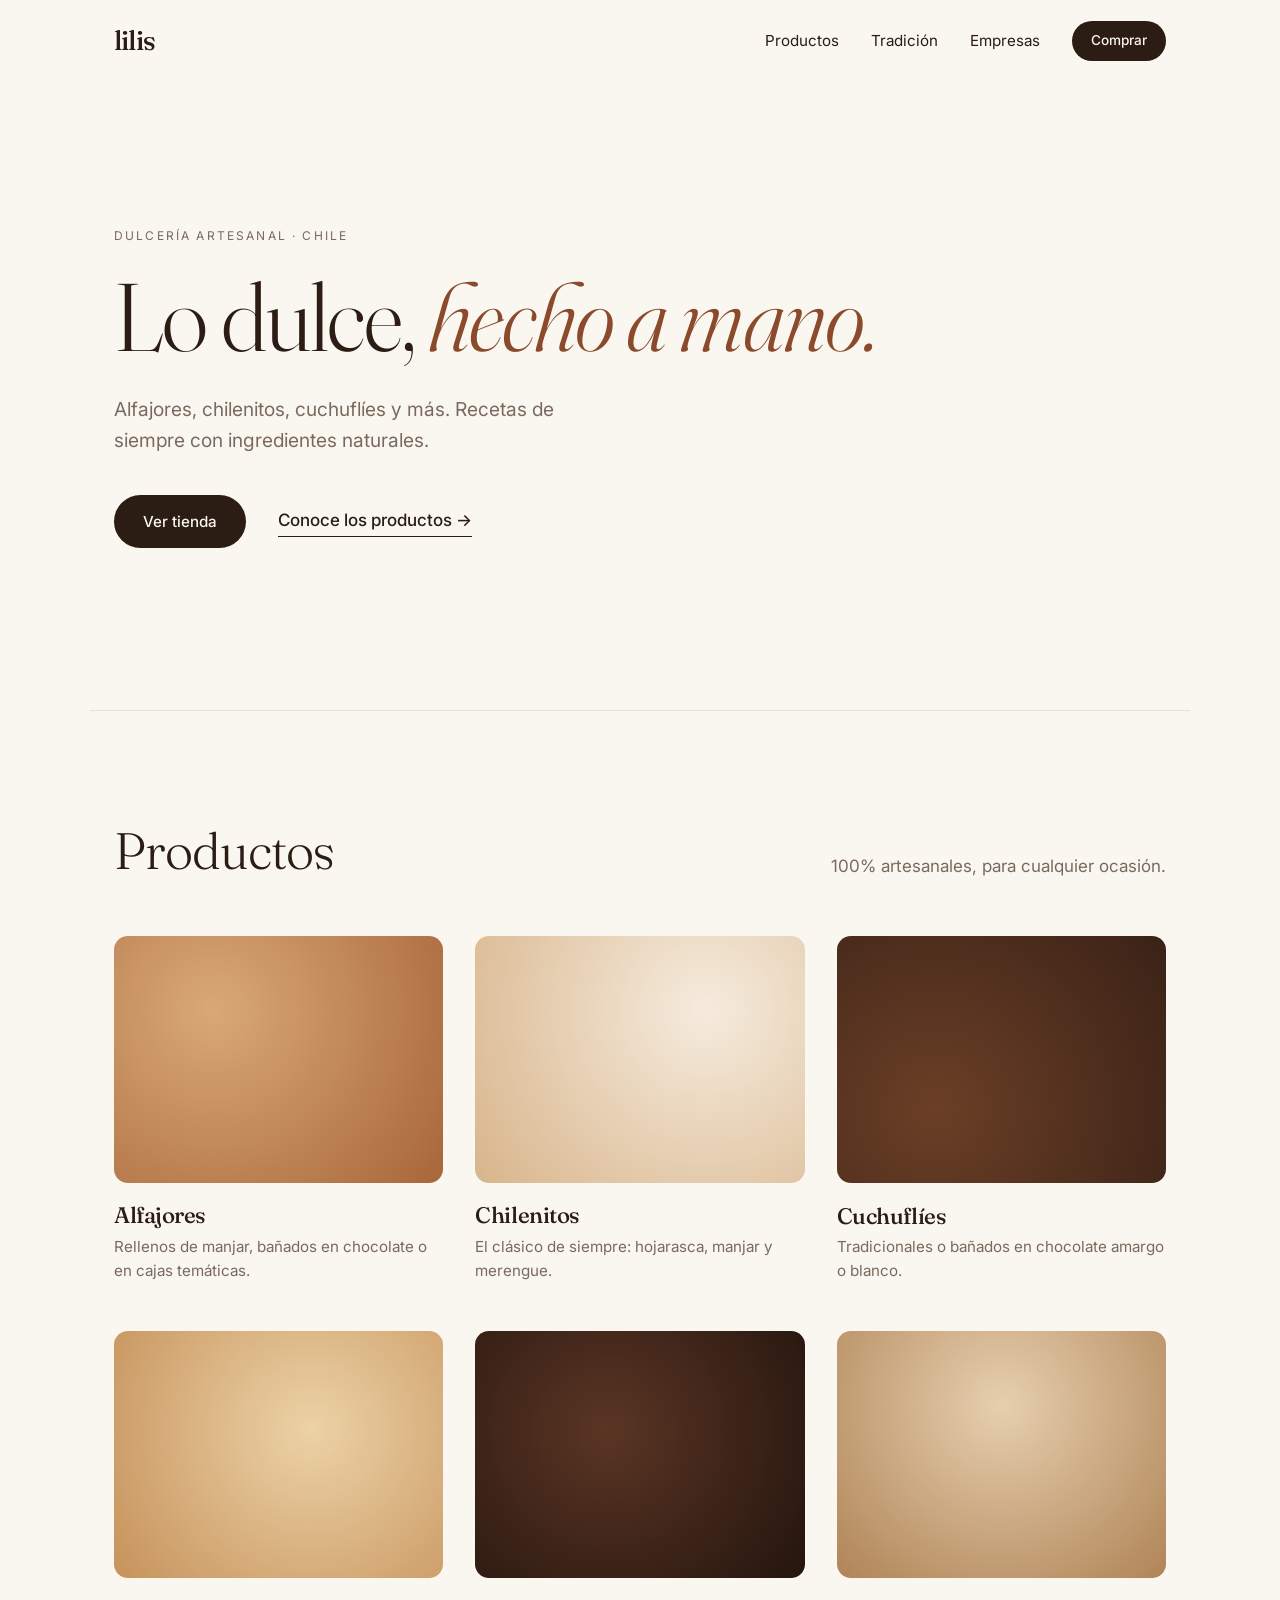
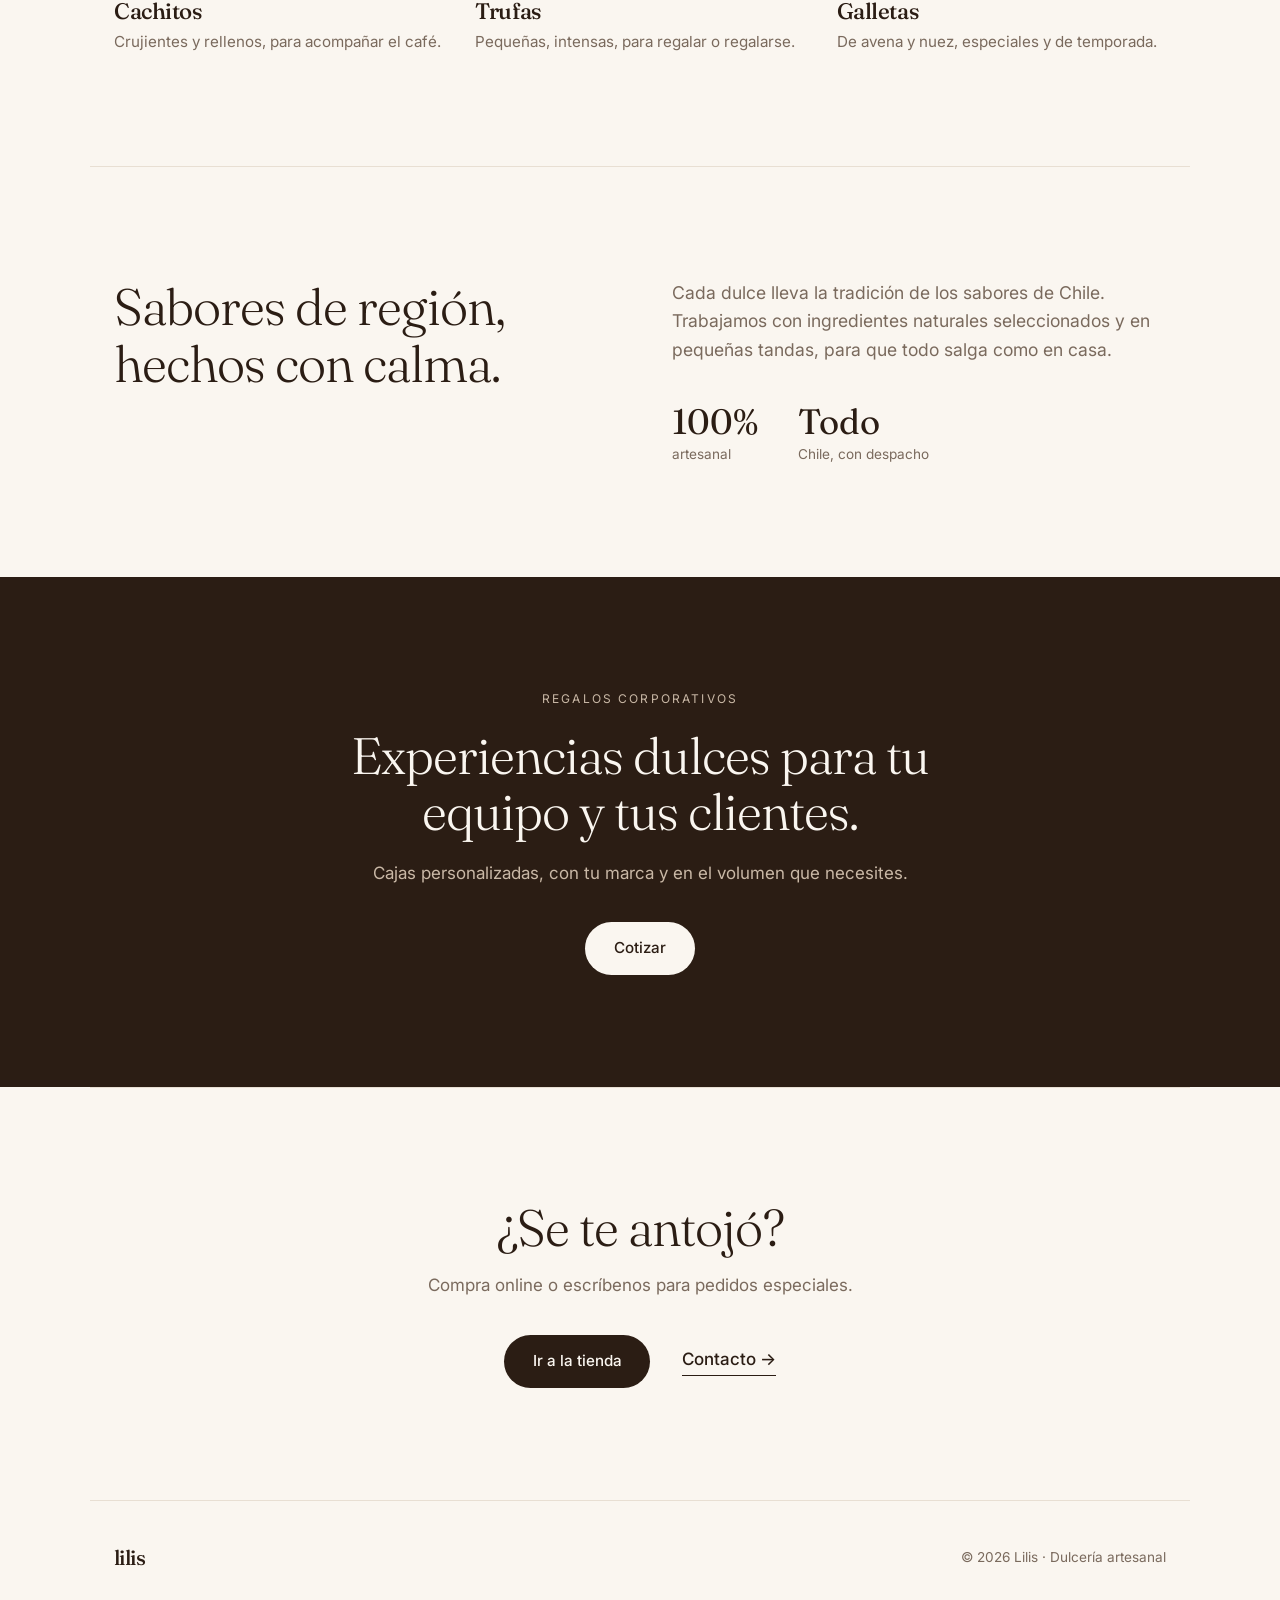
==== landing-page/index.html @ 96cded63 "Landing page minimalista para Lilis Co-Authored-By: Claude Opus 5.5 <noreply@anthropic.com> Claude-S" ====
<!doctype html>
<html lang="es">
<head>
  <meta charset="utf-8">
  <meta name="viewport" content="width=device-width, initial-scale=1">
  <title>Lilis — Dulcería artesanal</title>
  <meta name="description" content="Alfajores, chilenitos, cuchuflíes, trufas y galletas 100% artesanales, hechos con ingredientes naturales y la tradición de los sabores de Chile.">
  <link rel="preconnect" href="https://fonts.googleapis.com">
  <link rel="preconnect" href="https://fonts.gstatic.com" crossorigin>
  <link href="https://fonts.googleapis.com/css2?family=Fraunces:opsz,wght@9..144,300;9..144,500&family=Inter:wght@400;500&display=swap" rel="stylesheet">
  <link rel="stylesheet" href="styles.css">
</head>
<body>

  <header class="nav">
    <a href="#" class="logo">lilis</a>
    <button class="nav-toggle" aria-expanded="false" aria-controls="menu" aria-label="Abrir menú">
      <span></span><span></span>
    </button>
    <nav id="menu" class="menu">
      <a href="#productos">Productos</a>
      <a href="#tradicion">Tradición</a>
      <a href="#empresas">Empresas</a>
      <a href="#contacto" class="btn btn-small">Comprar</a>
    </nav>
  </header>

  <main>
    <section class="hero">
      <p class="eyebrow">Dulcería artesanal · Chile</p>
      <h1>Lo dulce, <em>hecho a mano.</em></h1>
      <p class="lead">Alfajores, chilenitos, cuchuflíes y más. Recetas de siempre con ingredientes naturales.</p>
      <div class="actions">
        <a href="https://www.lilis.cl/tienda/" class="btn">Ver tienda</a>
        <a href="#productos" class="link">Conoce los productos →</a>
      </div>
    </section>

    <section id="productos" class="section">
      <div class="section-head">
        <h2>Productos</h2>
        <p>100% artesanales, para cualquier ocasión.</p>
      </div>
      <ul class="grid">
        <li class="card"><span class="swatch s1"></span><h3>Alfajores</h3><p>Rellenos de manjar, bañados en chocolate o en cajas temáticas.</p></li>
        <li class="card"><span class="swatch s2"></span><h3>Chilenitos</h3><p>El clásico de siempre: hojarasca, manjar y merengue.</p></li>
        <li class="card"><span class="swatch s3"></span><h3>Cuchuflíes</h3><p>Tradicionales o bañados en chocolate amargo o blanco.</p></li>
        <li class="card"><span class="swatch s4"></span><h3>Cachitos</h3><p>Crujientes y rellenos, para acompañar el café.</p></li>
        <li class="card"><span class="swatch s5"></span><h3>Trufas</h3><p>Pequeñas, intensas, para regalar o regalarse.</p></li>
        <li class="card"><span class="swatch s6"></span><h3>Galletas</h3><p>De avena y nuez, especiales y de temporada.</p></li>
      </ul>
    </section>

    <section id="tradicion" class="section split">
      <h2>Sabores de región,<br>hechos con calma.</h2>
      <div>
        <p>Cada dulce lleva la tradición de los sabores de Chile. Trabajamos con ingredientes naturales seleccionados y en pequeñas tandas, para que todo salga como en casa.</p>
        <dl class="facts">
          <div><dt>100%</dt><dd>artesanal</dd></div>
          <div><dt>Todo</dt><dd>Chile, con despacho</dd></div>
        </dl>
      </div>
    </section>

    <section id="empresas" class="section band">
      <div class="band-inner">
        <p class="eyebrow">Regalos corporativos</p>
        <h2>Experiencias dulces para tu equipo y tus clientes.</h2>
        <p>Cajas personalizadas, con tu marca y en el volumen que necesites.</p>
        <a href="#contacto" class="btn btn-light">Cotizar</a>
      </div>
    </section>

    <section id="contacto" class="section cta">
      <h2>¿Se te antojó?</h2>
      <p>Compra online o escríbenos para pedidos especiales.</p>
      <div class="actions center">
        <a href="https://www.lilis.cl/tienda/" class="btn">Ir a la tienda</a>
        <a href="https://www.lilis.cl/contacto/" class="link">Contacto →</a>
      </div>
    </section>
  </main>

  <footer class="footer">
    <span class="logo">lilis</span>
    <span>© <span id="year"></span> Lilis · Dulcería artesanal</span>
  </footer>

  <script>
    const toggle = document.querySelector('.nav-toggle');
    const menu = document.getElementById('menu');
    toggle.addEventListener('click', () => {
      const open = menu.classList.toggle('open');
      toggle.setAttribute('aria-expanded', open);
    });
    menu.querySelectorAll('a').forEach(a => a.addEventListener('click', () => {
      menu.classList.remove('open');
      toggle.setAttribute('aria-expanded', false);
    }));
    document.getElementById('year').textContent = new Date().getFullYear();
  </script>
</body>
</html>
---- landing-page/styles.css ----
:root {
  --bg: #faf6f0;
  --ink: #2b1d14;
  --muted: #7a6a5d;
  --line: #e8dfd3;
  --accent: #8b4a2b;
  --serif: "Fraunces", Georgia, serif;
  --sans: "Inter", system-ui, sans-serif;
  --max: 1100px;
}

* { box-sizing: border-box; margin: 0; padding: 0; }
html { scroll-behavior: smooth; }
body {
  background: var(--bg);
  color: var(--ink);
  font: 400 17px/1.6 var(--sans);
  -webkit-font-smoothing: antialiased;
}
a { color: inherit; text-decoration: none; }
ul { list-style: none; }

h1, h2, h3 { font-family: var(--serif); font-weight: 300; line-height: 1.1; letter-spacing: -0.02em; }
h1 { font-size: clamp(2.8rem, 8vw, 6rem); }
h2 { font-size: clamp(2rem, 4.5vw, 3.2rem); }
h3 { font-size: 1.4rem; font-weight: 500; }
em { font-style: italic; color: var(--accent); }

.eyebrow {
  font-size: .75rem; letter-spacing: .18em; text-transform: uppercase;
  color: var(--muted); margin-bottom: 1.2rem;
}
.lead { font-size: 1.2rem; color: var(--muted); max-width: 32rem; margin: 1.5rem 0 2.5rem; }

/* Buttons */
.btn {
  display: inline-block; padding: .9rem 1.8rem; border-radius: 999px;
  background: var(--ink); color: var(--bg); font-weight: 500; font-size: .95rem;
  transition: transform .2s, background .2s;
}
.btn:hover { background: var(--accent); transform: translateY(-2px); }
.btn-small { padding: .55rem 1.2rem; font-size: .85rem; }
.btn-light { background: var(--bg); color: var(--ink); }
.btn-light:hover { background: #fff; }
.link { font-weight: 500; border-bottom: 1px solid currentColor; padding-bottom: 2px; }
.link:hover { color: var(--accent); }
.actions { display: flex; gap: 2rem; align-items: center; flex-wrap: wrap; }
.actions.center { justify-content: center; }

/* Nav */
.nav {
  position: sticky; top: 0; z-index: 10;
  display: flex; justify-content: space-between; align-items: center;
  max-width: var(--max); margin: 0 auto; padding: 1.2rem 1.5rem;
  background: color-mix(in srgb, var(--bg) 88%, transparent);
  backdrop-filter: blur(10px);
}
.logo { font-family: var(--serif); font-size: 1.7rem; font-weight: 500; letter-spacing: -0.03em; }
.menu { display: flex; gap: 2rem; align-items: center; font-size: .95rem; }
.menu a:not(.btn):hover { color: var(--accent); }
.nav-toggle { display: none; background: none; border: 0; cursor: pointer; width: 28px; height: 20px; position: relative; }
.nav-toggle span { position: absolute; left: 0; width: 100%; height: 1.5px; background: var(--ink); transition: .25s; }
.nav-toggle span:first-child { top: 5px; }
.nav-toggle span:last-child { bottom: 5px; }
.nav-toggle[aria-expanded="true"] span:first-child { top: 9px; transform: rotate(45deg); }
.nav-toggle[aria-expanded="true"] span:last-child { bottom: 9px; transform: rotate(-45deg); }

/* Layout */
.hero, .section { max-width: var(--max); margin: 0 auto; padding: 0 1.5rem; }
.hero { padding-top: 16vh; padding-bottom: 18vh; }
.section { padding-top: 7rem; padding-bottom: 7rem; border-top: 1px solid var(--line); }

.section-head { display: flex; justify-content: space-between; align-items: end; gap: 1rem; flex-wrap: wrap; margin-bottom: 3.5rem; }
.section-head p { color: var(--muted); }

/* Products */
.grid { display: grid; grid-template-columns: repeat(3, 1fr); gap: 3rem 2rem; }
.card p { color: var(--muted); font-size: .95rem; margin-top: .4rem; }
.swatch {
  display: block; aspect-ratio: 4 / 3; border-radius: 14px; margin-bottom: 1.3rem;
  transition: transform .4s;
}
.card:hover .swatch { transform: scale(1.02); }
.s1 { background: radial-gradient(circle at 30% 30%, #d9a877, #a8663a); }
.s2 { background: radial-gradient(circle at 70% 30%, #f5ebdd, #d8b58b); }
.s3 { background: radial-gradient(circle at 30% 70%, #6b3f26, #3a2217); }
.s4 { background: radial-gradient(circle at 60% 40%, #ecd2a6, #c6925b); }
.s5 { background: radial-gradient(circle at 40% 40%, #5a3524, #24150e); }
.s6 { background: radial-gradient(circle at 50% 30%, #e6cfae, #b08457); }

/* Tradition */
.split { display: grid; grid-template-columns: 1fr 1fr; gap: 4rem; }
.split p { color: var(--muted); font-size: 1.1rem; }
.facts { display: flex; gap: 2.5rem; margin-top: 2.5rem; flex-wrap: wrap; }
.facts dt { font-family: var(--serif); font-size: 2.2rem; line-height: 1; }
.facts dd { font-size: .85rem; color: var(--muted); margin-top: .3rem; }

/* Corporate band */
.band { max-width: none; background: var(--ink); color: var(--bg); border: 0; }
.band-inner { max-width: 44rem; margin: 0 auto; text-align: center; }
.band .eyebrow { color: #c9b8a6; }
.band p:not(.eyebrow) { color: #c9b8a6; margin: 1.2rem 0 2.2rem; }

/* CTA */
.cta { text-align: center; }
.cta p { color: var(--muted); margin: 1rem 0 2.2rem; }

/* Footer */
.footer {
  max-width: var(--max); margin: 0 auto; padding: 2.5rem 1.5rem;
  display: flex; justify-content: space-between; align-items: center; gap: 1rem; flex-wrap: wrap;
  border-top: 1px solid var(--line); color: var(--muted); font-size: .85rem;
}
.footer .logo { font-size: 1.3rem; color: var(--ink); }

/* Responsive */
@media (max-width: 800px) {
  .grid { grid-template-columns: repeat(2, 1fr); }
  .split { grid-template-columns: 1fr; gap: 2rem; }
  .section { padding-top: 5rem; padding-bottom: 5rem; }
}
@media (max-width: 640px) {
  .nav-toggle { display: block; }
  .menu {
    position: absolute; top: 100%; left: 0; right: 0;
    flex-direction: column; align-items: flex-start; gap: 1.4rem;
    padding: 1.5rem; background: var(--bg); border-bottom: 1px solid var(--line);
    display: none;
  }
  .menu.open { display: flex; }
  .grid { gap: 2rem 1rem; }
  .card p { font-size: .85rem; }
  .hero { padding-top: 10vh; padding-bottom: 12vh; }
}

@media (prefers-reduced-motion: reduce) {
  * { transition: none !important; scroll-behavior: auto !important; }
}
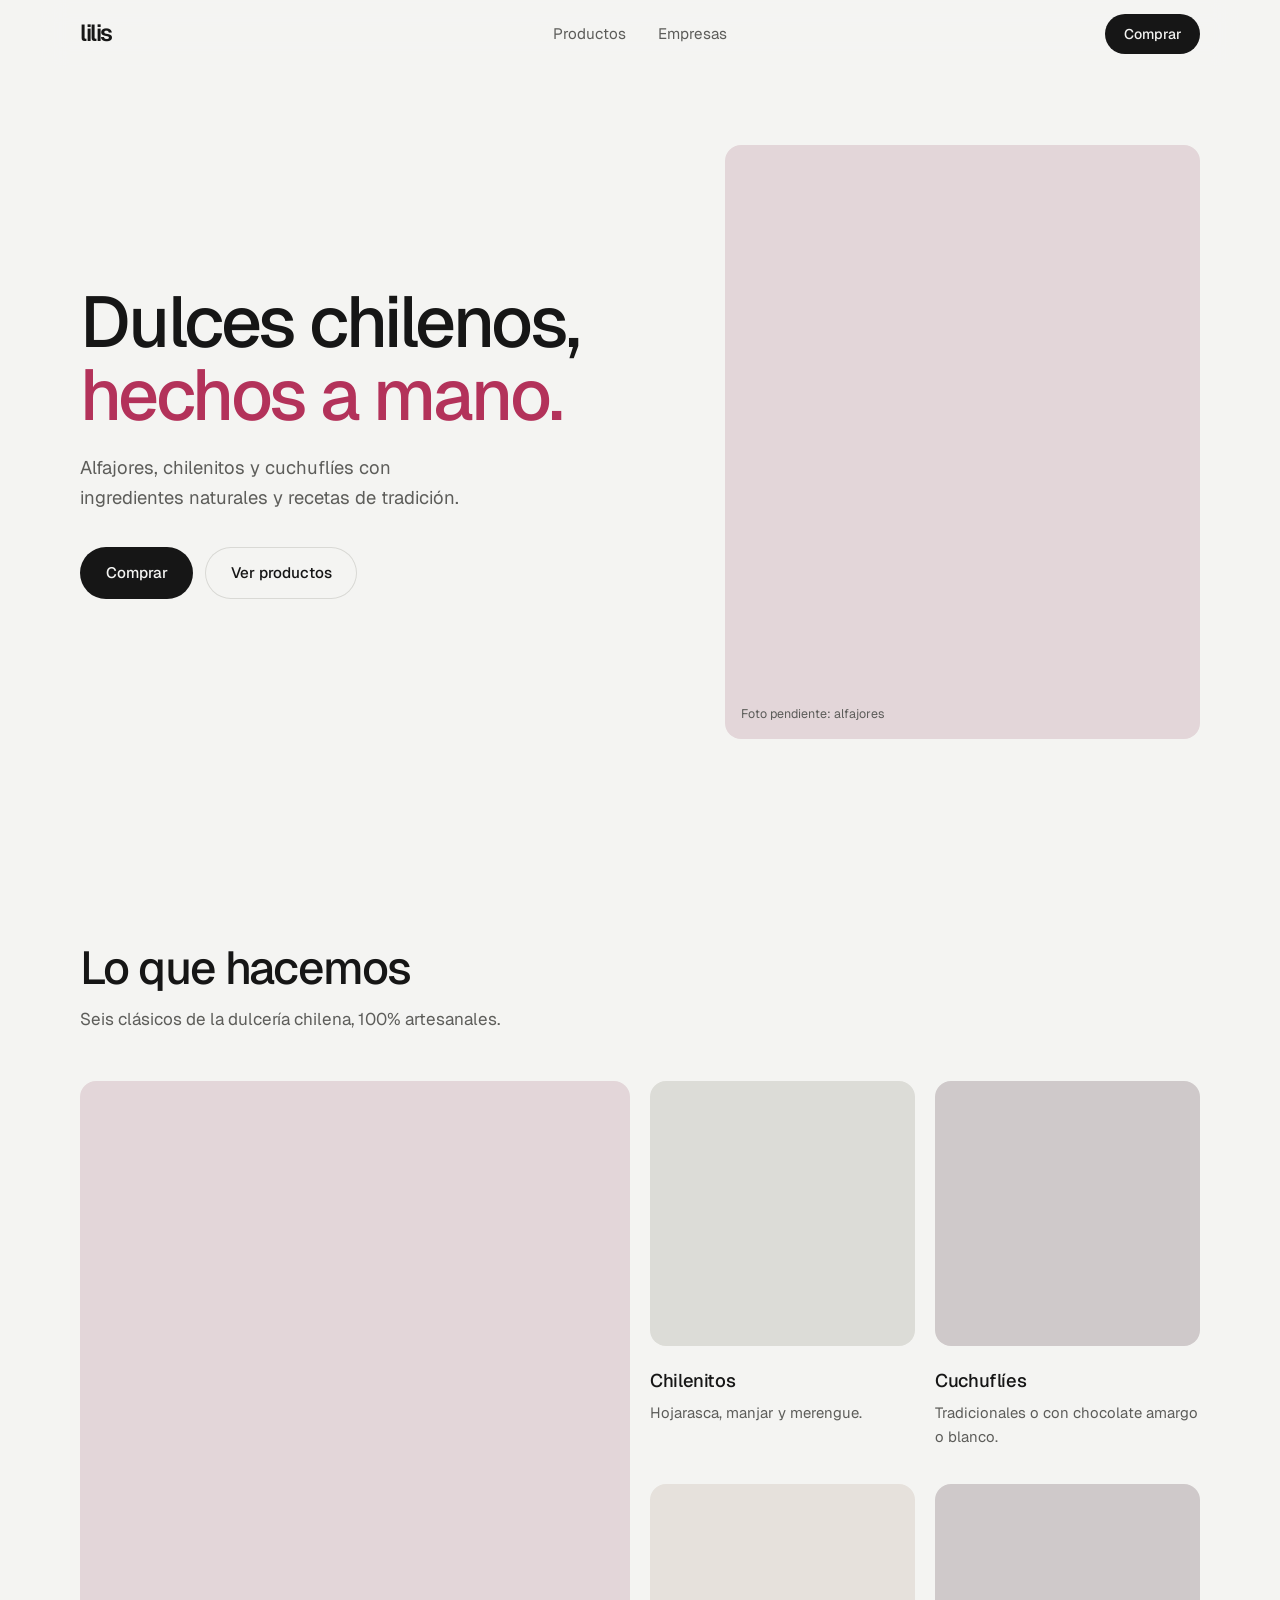
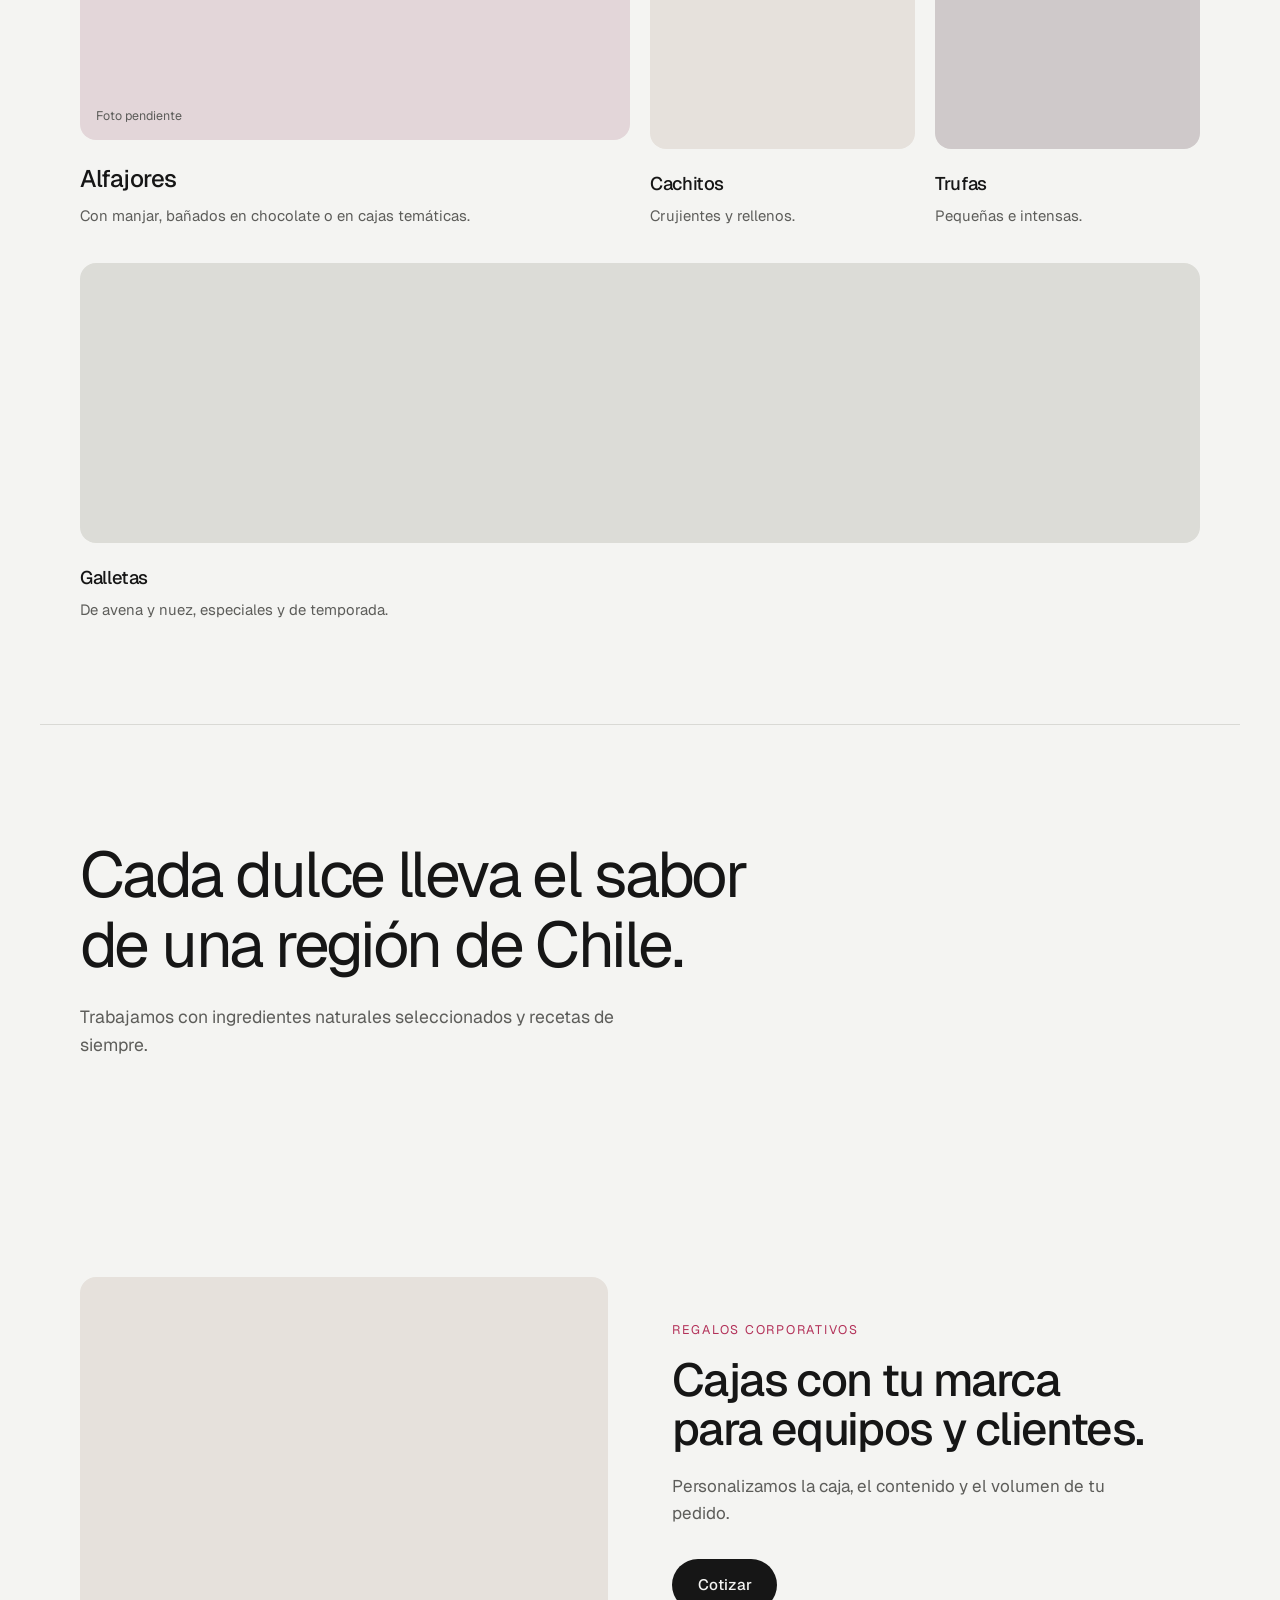
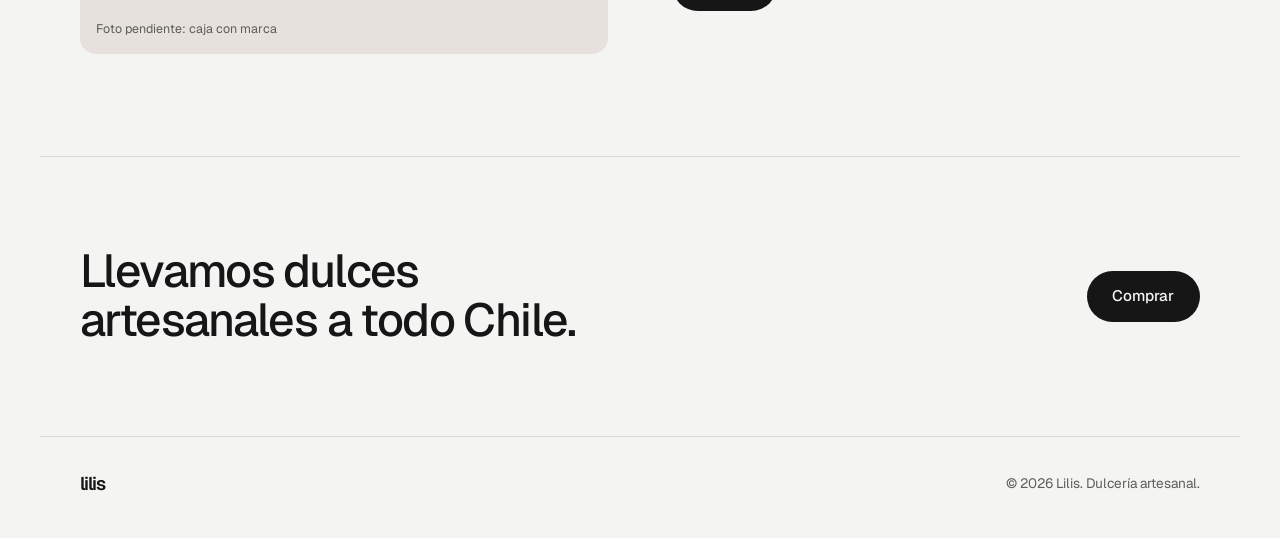
==== commit 49b93457: "Rediseño de la landing con design-taste-frontend Tipografía Geist, paleta neutra con acento frambues" ====
--- a/landing-page/index.html
+++ b/landing-page/index.html
@@ -2,101 +2,110 @@
 <html lang="es">
 <head>
   <meta charset="utf-8">
-  <meta name="viewport" content="width=device-width, initial-scale=1">
-  <title>Lilis — Dulcería artesanal</title>
-  <meta name="description" content="Alfajores, chilenitos, cuchuflíes, trufas y galletas 100% artesanales, hechos con ingredientes naturales y la tradición de los sabores de Chile.">
+  <meta name="viewport" content="width=device-width, initial-scale=1, viewport-fit=cover">
+  <title>Lilis Dulcería Artesanal</title>
+  <meta name="description" content="Alfajores, chilenitos, cuchuflíes, trufas y galletas 100% artesanales, hechos con ingredientes naturales y recetas de tradición chilena.">
   <link rel="preconnect" href="https://fonts.googleapis.com">
   <link rel="preconnect" href="https://fonts.gstatic.com" crossorigin>
-  <link href="https://fonts.googleapis.com/css2?family=Fraunces:opsz,wght@9..144,300;9..144,500&family=Inter:wght@400;500&display=swap" rel="stylesheet">
+  <link href="https://fonts.googleapis.com/css2?family=Geist:wght@300;400;500;600&display=swap" rel="stylesheet">
   <link rel="stylesheet" href="styles.css">
 </head>
 <body>
 
   <header class="nav">
-    <a href="#" class="logo">lilis</a>
-    <button class="nav-toggle" aria-expanded="false" aria-controls="menu" aria-label="Abrir menú">
-      <span></span><span></span>
-    </button>
-    <nav id="menu" class="menu">
+    <a href="#" class="wordmark">lilis</a>
+    <nav class="nav-links" aria-label="Principal">
       <a href="#productos">Productos</a>
-      <a href="#tradicion">Tradición</a>
       <a href="#empresas">Empresas</a>
-      <a href="#contacto" class="btn btn-small">Comprar</a>
     </nav>
+    <a href="https://www.lilis.cl/tienda/" class="btn btn-sm">Comprar</a>
   </header>
 
   <main>
-    <section class="hero">
-      <p class="eyebrow">Dulcería artesanal · Chile</p>
-      <h1>Lo dulce, <em>hecho a mano.</em></h1>
-      <p class="lead">Alfajores, chilenitos, cuchuflíes y más. Recetas de siempre con ingredientes naturales.</p>
-      <div class="actions">
-        <a href="https://www.lilis.cl/tienda/" class="btn">Ver tienda</a>
-        <a href="#productos" class="link">Conoce los productos →</a>
+    <section class="hero wrap">
+      <div class="hero-copy">
+        <h1>Dulces chilenos,<br><span class="accent">hechos a mano.</span></h1>
+        <p class="hero-sub">Alfajores, chilenitos y cuchuflíes con ingredientes naturales y recetas de tradición.</p>
+        <div class="hero-actions">
+          <a href="https://www.lilis.cl/tienda/" class="btn">Comprar</a>
+          <a href="#productos" class="btn btn-ghost">Ver productos</a>
+        </div>
+      </div>
+      <!-- TODO: foto hero, alfajores apilados sobre fondo neutro, 1200x1500 -->
+      <div class="ph ph-hero" role="img" aria-label="Foto de alfajores (pendiente)">
+        <span class="ph-note">Foto pendiente: alfajores</span>
       </div>
     </section>
 
-    <section id="productos" class="section">
-      <div class="section-head">
-        <h2>Productos</h2>
-        <p>100% artesanales, para cualquier ocasión.</p>
-      </div>
-      <ul class="grid">
-        <li class="card"><span class="swatch s1"></span><h3>Alfajores</h3><p>Rellenos de manjar, bañados en chocolate o en cajas temáticas.</p></li>
-        <li class="card"><span class="swatch s2"></span><h3>Chilenitos</h3><p>El clásico de siempre: hojarasca, manjar y merengue.</p></li>
-        <li class="card"><span class="swatch s3"></span><h3>Cuchuflíes</h3><p>Tradicionales o bañados en chocolate amargo o blanco.</p></li>
-        <li class="card"><span class="swatch s4"></span><h3>Cachitos</h3><p>Crujientes y rellenos, para acompañar el café.</p></li>
-        <li class="card"><span class="swatch s5"></span><h3>Trufas</h3><p>Pequeñas, intensas, para regalar o regalarse.</p></li>
-        <li class="card"><span class="swatch s6"></span><h3>Galletas</h3><p>De avena y nuez, especiales y de temporada.</p></li>
+    <section id="productos" class="products wrap">
+      <h2>Lo que hacemos</h2>
+      <p class="section-sub">Seis clásicos de la dulcería chilena, 100% artesanales.</p>
+
+      <ul class="bento">
+        <li class="cell cell-feature">
+          <!-- TODO: foto alfajores, 1200x1200 -->
+          <div class="ph t1" role="img" aria-label="Foto de alfajores (pendiente)"><span class="ph-note">Foto pendiente</span></div>
+          <h3>Alfajores</h3>
+          <p>Con manjar, bañados en chocolate o en cajas temáticas.</p>
+        </li>
+        <li class="cell">
+          <div class="ph t2" role="img" aria-label="Foto de chilenitos (pendiente)"></div>
+          <h3>Chilenitos</h3>
+          <p>Hojarasca, manjar y merengue.</p>
+        </li>
+        <li class="cell">
+          <div class="ph t3" role="img" aria-label="Foto de cuchuflíes (pendiente)"></div>
+          <h3>Cuchuflíes</h3>
+          <p>Tradicionales o con chocolate amargo o blanco.</p>
+        </li>
+        <li class="cell">
+          <div class="ph t4" role="img" aria-label="Foto de cachitos (pendiente)"></div>
+          <h3>Cachitos</h3>
+          <p>Crujientes y rellenos.</p>
+        </li>
+        <li class="cell">
+          <div class="ph t3" role="img" aria-label="Foto de trufas (pendiente)"></div>
+          <h3>Trufas</h3>
+          <p>Pequeñas e intensas.</p>
+        </li>
+        <li class="cell cell-wide">
+          <div class="ph t2" role="img" aria-label="Foto de galletas (pendiente)"></div>
+          <h3>Galletas</h3>
+          <p>De avena y nuez, especiales y de temporada.</p>
+        </li>
       </ul>
     </section>
 
-    <section id="tradicion" class="section split">
-      <h2>Sabores de región,<br>hechos con calma.</h2>
-      <div>
-        <p>Cada dulce lleva la tradición de los sabores de Chile. Trabajamos con ingredientes naturales seleccionados y en pequeñas tandas, para que todo salga como en casa.</p>
-        <dl class="facts">
-          <div><dt>100%</dt><dd>artesanal</dd></div>
-          <div><dt>Todo</dt><dd>Chile, con despacho</dd></div>
-        </dl>
+    <section class="statement wrap">
+      <p class="statement-text">Cada dulce lleva el sabor de una región de Chile.</p>
+      <p class="statement-sub">Trabajamos con ingredientes naturales seleccionados y recetas de siempre.</p>
+    </section>
+
+    <section id="empresas" class="corporate wrap">
+      <!-- TODO: foto caja corporativa personalizada, 1400x1000 -->
+      <div class="ph ph-corp t4" role="img" aria-label="Foto de caja corporativa (pendiente)">
+        <span class="ph-note">Foto pendiente: caja con marca</span>
+      </div>
+      <div class="corp-copy">
+        <p class="eyebrow">Regalos corporativos</p>
+        <h2>Cajas con tu marca para equipos y clientes.</h2>
+        <p>Personalizamos la caja, el contenido y el volumen de tu pedido.</p>
+        <a href="https://www.lilis.cl/contacto/" class="btn">Cotizar</a>
       </div>
     </section>
 
-    <section id="empresas" class="section band">
-      <div class="band-inner">
-        <p class="eyebrow">Regalos corporativos</p>
-        <h2>Experiencias dulces para tu equipo y tus clientes.</h2>
-        <p>Cajas personalizadas, con tu marca y en el volumen que necesites.</p>
-        <a href="#contacto" class="btn btn-light">Cotizar</a>
-      </div>
-    </section>
-
-    <section id="contacto" class="section cta">
-      <h2>¿Se te antojó?</h2>
-      <p>Compra online o escríbenos para pedidos especiales.</p>
-      <div class="actions center">
-        <a href="https://www.lilis.cl/tienda/" class="btn">Ir a la tienda</a>
-        <a href="https://www.lilis.cl/contacto/" class="link">Contacto →</a>
-      </div>
+    <section class="closing wrap">
+      <h2>Llevamos dulces artesanales a todo Chile.</h2>
+      <a href="https://www.lilis.cl/tienda/" class="btn">Comprar</a>
     </section>
   </main>
 
-  <footer class="footer">
-    <span class="logo">lilis</span>
-    <span>© <span id="year"></span> Lilis · Dulcería artesanal</span>
+  <footer class="footer wrap">
+    <span class="wordmark">lilis</span>
+    <span>© <span id="year">2026</span> Lilis. Dulcería artesanal.</span>
   </footer>
 
   <script>
-    const toggle = document.querySelector('.nav-toggle');
-    const menu = document.getElementById('menu');
-    toggle.addEventListener('click', () => {
-      const open = menu.classList.toggle('open');
-      toggle.setAttribute('aria-expanded', open);
-    });
-    menu.querySelectorAll('a').forEach(a => a.addEventListener('click', () => {
-      menu.classList.remove('open');
-      toggle.setAttribute('aria-expanded', false);
-    }));
     document.getElementById('year').textContent = new Date().getFullYear();
   </script>
 </body>
--- a/landing-page/styles.css
+++ b/landing-page/styles.css
@@ -1,12 +1,54 @@
+/*
+  Tokens. Paleta: neutro frío + tinta + un solo acento (frambuesa).
+  Radios: botones en píldora, fotos y celdas a 16px. Nada más.
+*/
 :root {
-  --bg: #faf6f0;
-  --ink: #2b1d14;
-  --muted: #7a6a5d;
-  --line: #e8dfd3;
-  --accent: #8b4a2b;
-  --serif: "Fraunces", Georgia, serif;
-  --sans: "Inter", system-ui, sans-serif;
-  --max: 1100px;
+  --bg: #f4f4f2;
+  --surface: #eaeae7;
+  --ink: #161616;
+  --muted: #5d5d5a;
+  --line: #d9d9d5;
+  --accent: #b3325a;
+  --on-accent: #fbfbfa;
+  --ph-1: #e3d6d9;
+  --ph-2: #dcdcd7;
+  --ph-3: #cfc9ca;
+  --ph-4: #e6e1dc;
+  --radius: 16px;
+  --sans: "Geist", ui-sans-serif, system-ui, -apple-system, "Segoe UI", sans-serif;
+  --max: 1200px;
+  --ease: cubic-bezier(0.16, 1, 0.3, 1);
+}
+
+@media (prefers-color-scheme: dark) {
+  :root:not([data-theme="light"]) {
+    color-scheme: dark;
+    --bg: #131313;
+    --surface: #1c1c1b;
+    --ink: #eeeeec;
+    --muted: #a3a3a0;
+    --line: #2c2c2a;
+    --accent: #e3739a;
+    --on-accent: #131313;
+    --ph-1: #2e2327;
+    --ph-2: #232322;
+    --ph-3: #2a2527;
+    --ph-4: #26241f;
+  }
+}
+:root[data-theme="dark"] {
+  color-scheme: dark;
+  --bg: #131313;
+  --surface: #1c1c1b;
+  --ink: #eeeeec;
+  --muted: #a3a3a0;
+  --line: #2c2c2a;
+  --accent: #e3739a;
+  --on-accent: #131313;
+  --ph-1: #2e2327;
+  --ph-2: #232322;
+  --ph-3: #2a2527;
+  --ph-4: #26241f;
 }
 
 * { box-sizing: border-box; margin: 0; padding: 0; }
@@ -14,125 +56,159 @@
 body {
   background: var(--bg);
   color: var(--ink);
-  font: 400 17px/1.6 var(--sans);
+  font: 400 1.0625rem/1.6 var(--sans);
   -webkit-font-smoothing: antialiased;
 }
 a { color: inherit; text-decoration: none; }
 ul { list-style: none; }
-
-h1, h2, h3 { font-family: var(--serif); font-weight: 300; line-height: 1.1; letter-spacing: -0.02em; }
-h1 { font-size: clamp(2.8rem, 8vw, 6rem); }
-h2 { font-size: clamp(2rem, 4.5vw, 3.2rem); }
-h3 { font-size: 1.4rem; font-weight: 500; }
-em { font-style: italic; color: var(--accent); }
-
-.eyebrow {
-  font-size: .75rem; letter-spacing: .18em; text-transform: uppercase;
-  color: var(--muted); margin-bottom: 1.2rem;
-}
-.lead { font-size: 1.2rem; color: var(--muted); max-width: 32rem; margin: 1.5rem 0 2.5rem; }
-
-/* Buttons */
+h1, h2, h3 { font-weight: 500; letter-spacing: -0.035em; text-wrap: balance; }
+h1 { font-size: clamp(2.6rem, 5.6vw, 4.6rem); line-height: 1.02; }
+h2 { font-size: clamp(1.9rem, 3.6vw, 2.9rem); line-height: 1.08; }
+h3 { font-size: 1.15rem; letter-spacing: -0.02em; }
+.accent { color: var(--accent); }
+
+.wrap {
+  max-width: var(--max);
+  margin-inline: auto;
+  padding-inline: clamp(16px, 4vw, 40px);
+}
+
+/* Buttons: píldora, una sola familia */
 .btn {
-  display: inline-block; padding: .9rem 1.8rem; border-radius: 999px;
-  background: var(--ink); color: var(--bg); font-weight: 500; font-size: .95rem;
-  transition: transform .2s, background .2s;
-}
-.btn:hover { background: var(--accent); transform: translateY(-2px); }
-.btn-small { padding: .55rem 1.2rem; font-size: .85rem; }
-.btn-light { background: var(--bg); color: var(--ink); }
-.btn-light:hover { background: #fff; }
-.link { font-weight: 500; border-bottom: 1px solid currentColor; padding-bottom: 2px; }
-.link:hover { color: var(--accent); }
-.actions { display: flex; gap: 2rem; align-items: center; flex-wrap: wrap; }
-.actions.center { justify-content: center; }
+  display: inline-flex; align-items: center; justify-content: center;
+  white-space: nowrap;
+  padding: 0.85rem 1.6rem; border-radius: 999px;
+  background: var(--ink); color: var(--bg);
+  font-weight: 500; font-size: 0.95rem;
+  transition: background 0.3s var(--ease), transform 0.3s var(--ease);
+}
+.btn:hover { background: var(--accent); color: var(--on-accent); }
+.btn:active { transform: translateY(1px) scale(0.98); }
+.btn:focus-visible, .nav-links a:focus-visible { outline: 2px solid var(--accent); outline-offset: 3px; }
+.btn-sm { padding: 0.55rem 1.15rem; font-size: 0.88rem; }
+.btn-ghost { background: transparent; color: var(--ink); box-shadow: inset 0 0 0 1px var(--line); }
+.btn-ghost:hover { background: var(--surface); color: var(--ink); }
 
 /* Nav */
 .nav {
-  position: sticky; top: 0; z-index: 10;
-  display: flex; justify-content: space-between; align-items: center;
-  max-width: var(--max); margin: 0 auto; padding: 1.2rem 1.5rem;
-  background: color-mix(in srgb, var(--bg) 88%, transparent);
-  backdrop-filter: blur(10px);
-}
-.logo { font-family: var(--serif); font-size: 1.7rem; font-weight: 500; letter-spacing: -0.03em; }
-.menu { display: flex; gap: 2rem; align-items: center; font-size: .95rem; }
-.menu a:not(.btn):hover { color: var(--accent); }
-.nav-toggle { display: none; background: none; border: 0; cursor: pointer; width: 28px; height: 20px; position: relative; }
-.nav-toggle span { position: absolute; left: 0; width: 100%; height: 1.5px; background: var(--ink); transition: .25s; }
-.nav-toggle span:first-child { top: 5px; }
-.nav-toggle span:last-child { bottom: 5px; }
-.nav-toggle[aria-expanded="true"] span:first-child { top: 9px; transform: rotate(45deg); }
-.nav-toggle[aria-expanded="true"] span:last-child { bottom: 9px; transform: rotate(-45deg); }
-
-/* Layout */
-.hero, .section { max-width: var(--max); margin: 0 auto; padding: 0 1.5rem; }
-.hero { padding-top: 16vh; padding-bottom: 18vh; }
-.section { padding-top: 7rem; padding-bottom: 7rem; border-top: 1px solid var(--line); }
-
-.section-head { display: flex; justify-content: space-between; align-items: end; gap: 1rem; flex-wrap: wrap; margin-bottom: 3.5rem; }
-.section-head p { color: var(--muted); }
-
-/* Products */
-.grid { display: grid; grid-template-columns: repeat(3, 1fr); gap: 3rem 2rem; }
-.card p { color: var(--muted); font-size: .95rem; margin-top: .4rem; }
-.swatch {
-  display: block; aspect-ratio: 4 / 3; border-radius: 14px; margin-bottom: 1.3rem;
-  transition: transform .4s;
-}
-.card:hover .swatch { transform: scale(1.02); }
-.s1 { background: radial-gradient(circle at 30% 30%, #d9a877, #a8663a); }
-.s2 { background: radial-gradient(circle at 70% 30%, #f5ebdd, #d8b58b); }
-.s3 { background: radial-gradient(circle at 30% 70%, #6b3f26, #3a2217); }
-.s4 { background: radial-gradient(circle at 60% 40%, #ecd2a6, #c6925b); }
-.s5 { background: radial-gradient(circle at 40% 40%, #5a3524, #24150e); }
-.s6 { background: radial-gradient(circle at 50% 30%, #e6cfae, #b08457); }
-
-/* Tradition */
-.split { display: grid; grid-template-columns: 1fr 1fr; gap: 4rem; }
-.split p { color: var(--muted); font-size: 1.1rem; }
-.facts { display: flex; gap: 2.5rem; margin-top: 2.5rem; flex-wrap: wrap; }
-.facts dt { font-family: var(--serif); font-size: 2.2rem; line-height: 1; }
-.facts dd { font-size: .85rem; color: var(--muted); margin-top: .3rem; }
-
-/* Corporate band */
-.band { max-width: none; background: var(--ink); color: var(--bg); border: 0; }
-.band-inner { max-width: 44rem; margin: 0 auto; text-align: center; }
-.band .eyebrow { color: #c9b8a6; }
-.band p:not(.eyebrow) { color: #c9b8a6; margin: 1.2rem 0 2.2rem; }
-
-/* CTA */
-.cta { text-align: center; }
-.cta p { color: var(--muted); margin: 1rem 0 2.2rem; }
+  position: sticky; top: env(safe-area-inset-top, 0px); z-index: 10;
+  display: grid; grid-template-columns: 1fr auto 1fr; align-items: center;
+  height: 68px;
+  max-width: var(--max); margin-inline: auto;
+  padding-inline: clamp(16px, 4vw, 40px);
+  background: color-mix(in srgb, var(--bg) 85%, transparent);
+  backdrop-filter: blur(12px);
+  -webkit-backdrop-filter: blur(12px);
+}
+.nav .btn { justify-self: end; }
+.wordmark { font-weight: 600; font-size: 1.45rem; letter-spacing: -0.06em; }
+.nav-links { display: flex; gap: 2rem; font-size: 0.95rem; color: var(--muted); }
+.nav-links a:hover { color: var(--ink); }
+
+/* Image slots (pendientes de fotos reales) */
+.ph {
+  position: relative;
+  border-radius: var(--radius);
+  background: var(--ph-2);
+  max-width: 100%;
+  overflow: hidden;
+}
+.ph.t1 { background: var(--ph-1); }
+.ph.t2 { background: var(--ph-2); }
+.ph.t3 { background: var(--ph-3); }
+.ph.t4 { background: var(--ph-4); }
+.ph-note {
+  position: absolute; left: 1rem; bottom: 0.9rem;
+  font-size: 0.78rem; color: var(--muted);
+}
+
+/* Hero: split asimétrico */
+.hero {
+  display: grid; grid-template-columns: 1.1fr 0.9fr; gap: clamp(2rem, 5vw, 5rem);
+  align-items: center;
+  padding-block: clamp(2.5rem, 6vw, 5.5rem) clamp(4rem, 8vw, 7rem);
+}
+.hero-sub { font-size: 1.15rem; color: var(--muted); max-width: 34ch; margin-top: 1.4rem; }
+.hero-actions { display: flex; flex-wrap: wrap; gap: 0.75rem; margin-top: 2.2rem; }
+.ph-hero { aspect-ratio: 4 / 5; background: var(--ph-1); }
+
+/* Productos: bento 4x3 con celdas exactas */
+.products { padding-block: clamp(4rem, 8vw, 7rem); }
+.section-sub { color: var(--muted); margin-top: 0.8rem; max-width: 60ch; }
+.bento {
+  display: grid;
+  grid-template-columns: repeat(4, 1fr);
+  gap: 2.2rem 1.25rem;
+  margin-top: 3rem;
+}
+.cell { display: flex; flex-direction: column; gap: 0.35rem; }
+.cell .ph { aspect-ratio: 1 / 1; margin-bottom: 0.9rem; transition: transform 0.5s var(--ease); }
+.cell:hover .ph { transform: scale(0.985); }
+.cell p { color: var(--muted); font-size: 0.93rem; }
+.cell-feature { grid-column: span 2; grid-row: span 2; }
+.cell-feature .ph { aspect-ratio: auto; flex: 1; min-height: 320px; }
+.cell-feature h3 { font-size: 1.5rem; }
+.cell-wide { grid-column: 1 / -1; }
+.cell-wide .ph { aspect-ratio: 4 / 1; }
+
+/* Declaración: tipografía como protagonista */
+.statement { padding-block: clamp(4rem, 9vw, 8rem); border-top: 1px solid var(--line); }
+.statement-text {
+  font-size: clamp(2rem, 5vw, 4rem); line-height: 1.08;
+  font-weight: 400; letter-spacing: -0.04em; max-width: 18ch; text-wrap: balance;
+}
+.statement-sub { color: var(--muted); margin-top: 1.5rem; max-width: 50ch; font-size: 1.1rem; }
+
+/* Empresas: split con imagen a la izquierda, mismo tema */
+.corporate {
+  display: grid; grid-template-columns: 1fr 1fr; gap: clamp(2rem, 5vw, 5rem); align-items: center;
+  padding-block: clamp(4rem, 8vw, 7rem);
+}
+.ph-corp { aspect-ratio: 7 / 5; }
+.eyebrow { font-size: 0.78rem; letter-spacing: 0.14em; text-transform: uppercase; color: var(--accent); margin-bottom: 1rem; }
+.corp-copy > p:not(.eyebrow) { color: var(--muted); margin: 1.1rem 0 2rem; max-width: 42ch; }
+
+/* Cierre */
+.closing {
+  display: flex; justify-content: space-between; align-items: center; gap: 2rem; flex-wrap: wrap;
+  padding-block: clamp(3.5rem, 7vw, 6rem);
+  border-top: 1px solid var(--line);
+}
+.closing h2 { max-width: 20ch; }
 
 /* Footer */
 .footer {
-  max-width: var(--max); margin: 0 auto; padding: 2.5rem 1.5rem;
   display: flex; justify-content: space-between; align-items: center; gap: 1rem; flex-wrap: wrap;
-  border-top: 1px solid var(--line); color: var(--muted); font-size: .85rem;
-}
-.footer .logo { font-size: 1.3rem; color: var(--ink); }
-
-/* Responsive */
-@media (max-width: 800px) {
-  .grid { grid-template-columns: repeat(2, 1fr); }
-  .split { grid-template-columns: 1fr; gap: 2rem; }
-  .section { padding-top: 5rem; padding-bottom: 5rem; }
-}
-@media (max-width: 640px) {
-  .nav-toggle { display: block; }
-  .menu {
-    position: absolute; top: 100%; left: 0; right: 0;
-    flex-direction: column; align-items: flex-start; gap: 1.4rem;
-    padding: 1.5rem; background: var(--bg); border-bottom: 1px solid var(--line);
-    display: none;
-  }
-  .menu.open { display: flex; }
-  .grid { gap: 2rem 1rem; }
-  .card p { font-size: .85rem; }
-  .hero { padding-top: 10vh; padding-bottom: 12vh; }
+  padding-block: 2rem 2.5rem;
+  border-top: 1px solid var(--line);
+  color: var(--muted); font-size: 0.85rem;
+}
+.footer .wordmark { font-size: 1.15rem; color: var(--ink); }
+
+/* Tablet */
+@media (max-width: 900px) {
+  .bento { grid-template-columns: repeat(2, 1fr); }
+  .cell-feature { grid-row: auto; }
+  .cell-feature .ph { aspect-ratio: 16 / 10; min-height: 0; flex: none; }
+  .cell-wide .ph { aspect-ratio: 2 / 1; }
+}
+
+/* Móvil: todo a una columna */
+@media (max-width: 767px) {
+  .nav { grid-template-columns: 1fr auto; }
+  .nav-links { display: none; }
+  .hero, .corporate { grid-template-columns: 1fr; }
+  .ph-hero { aspect-ratio: 4 / 3; }
+  .corp-copy { order: -1; }
+}
+@media (max-width: 520px) {
+  .bento { gap: 1.6rem 0.75rem; }
+  .cell .ph { margin-bottom: 0.5rem; }
+  .cell p { font-size: 0.85rem; }
+  .closing .btn { width: 100%; }
 }
 
 @media (prefers-reduced-motion: reduce) {
-  * { transition: none !important; scroll-behavior: auto !important; }
-}
+  html { scroll-behavior: auto; }
+  * { transition: none !important; }
+}
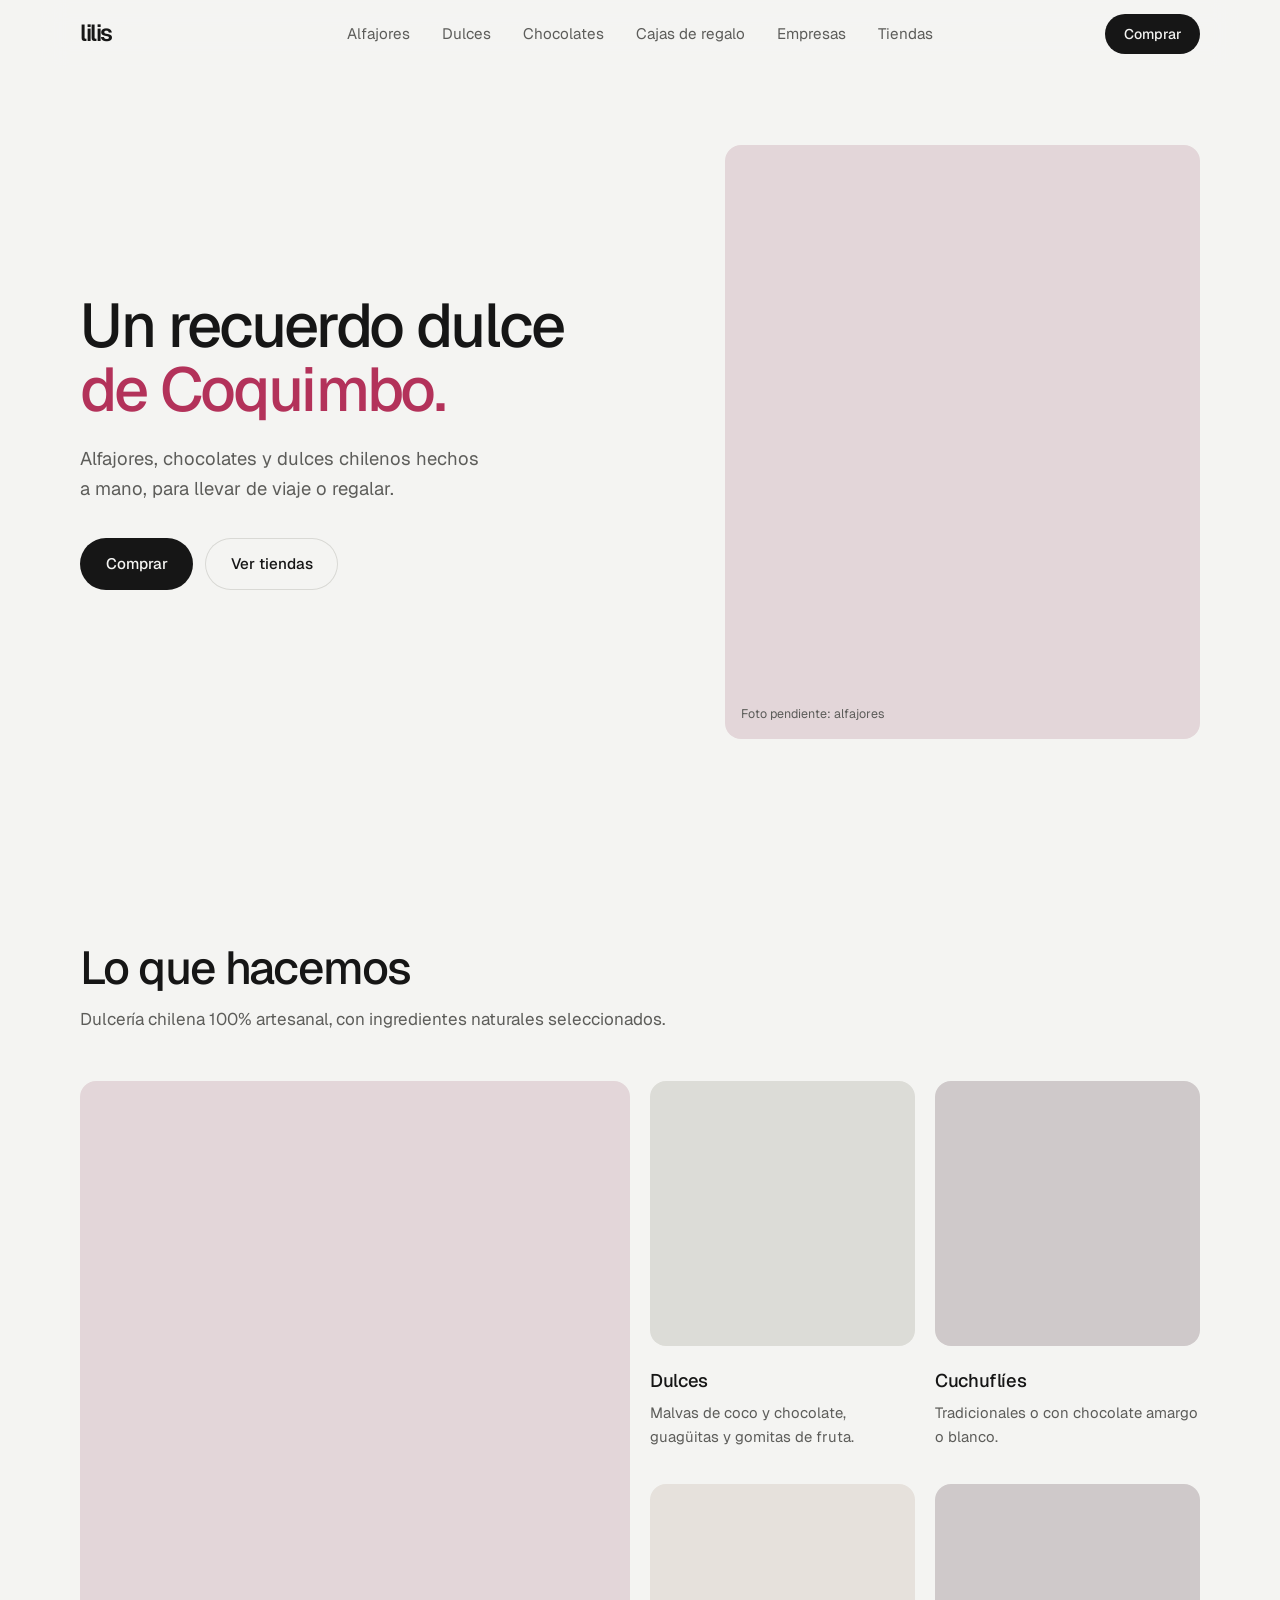
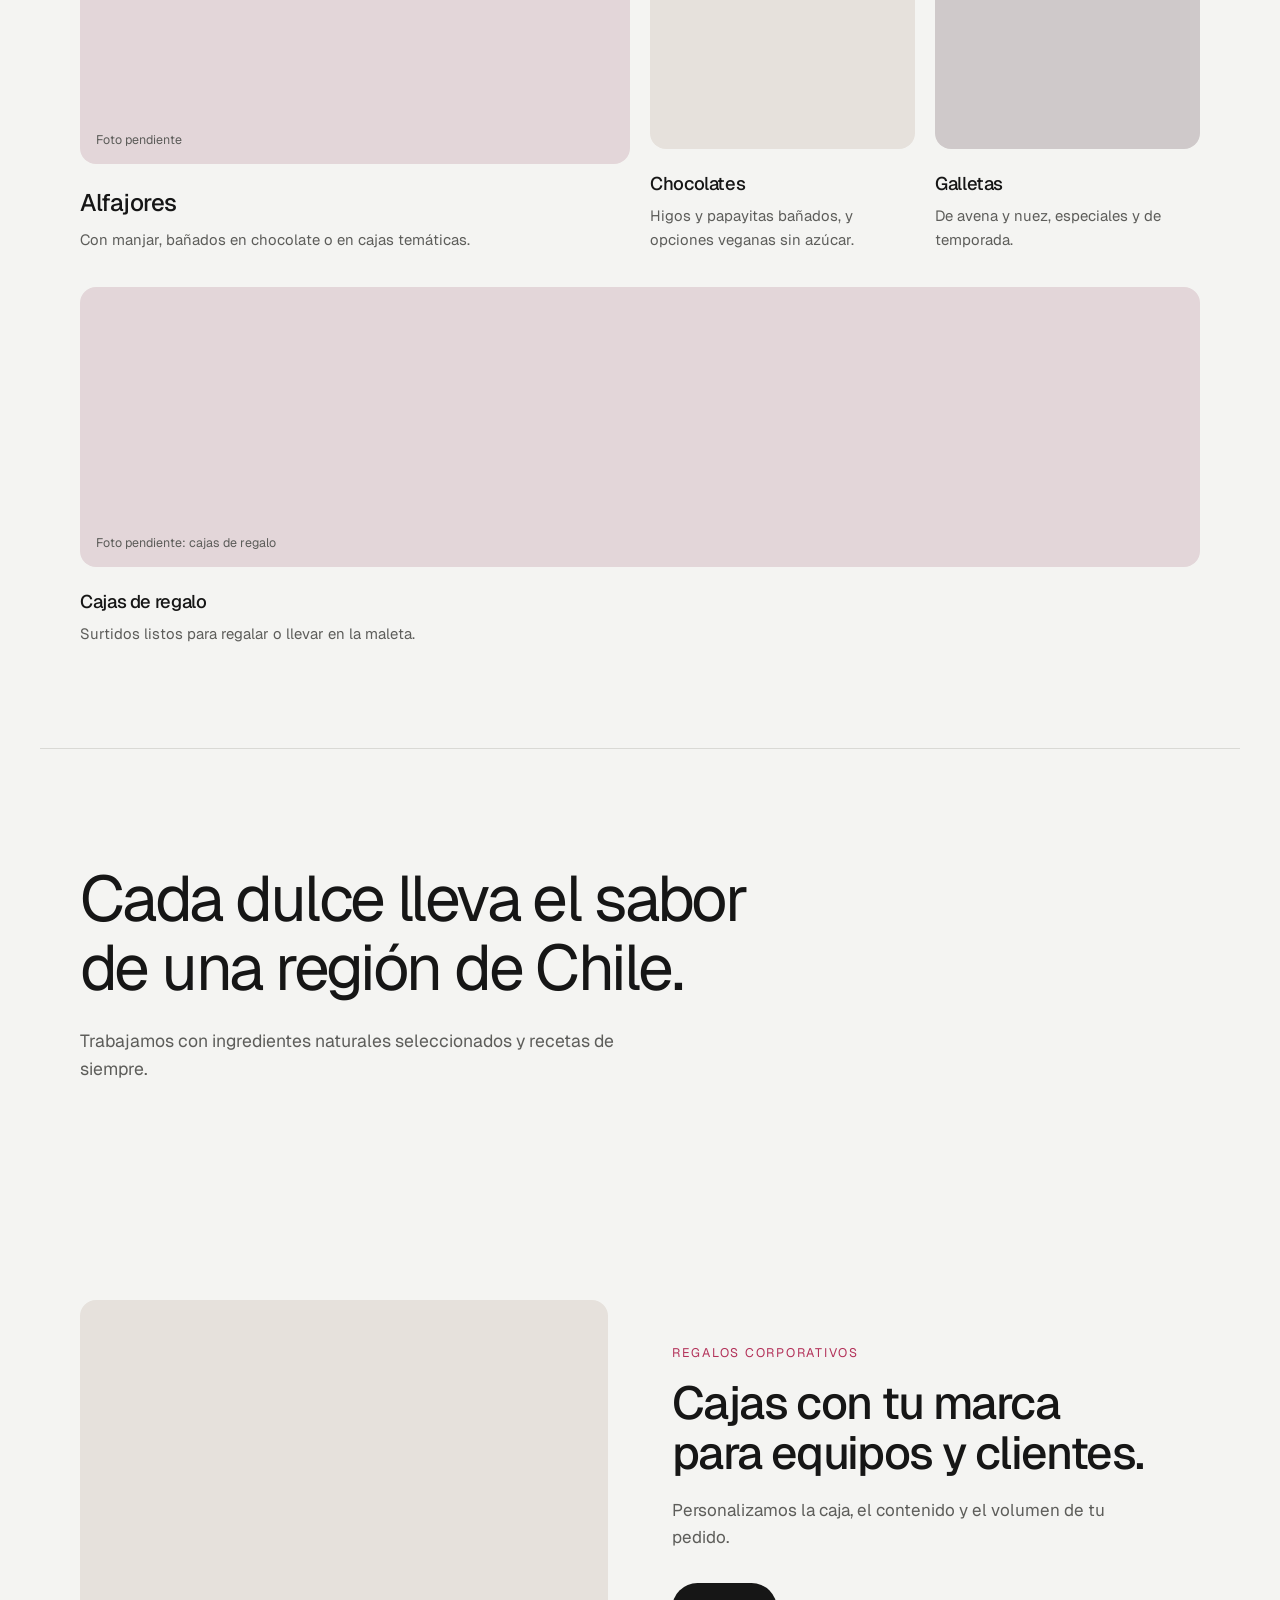
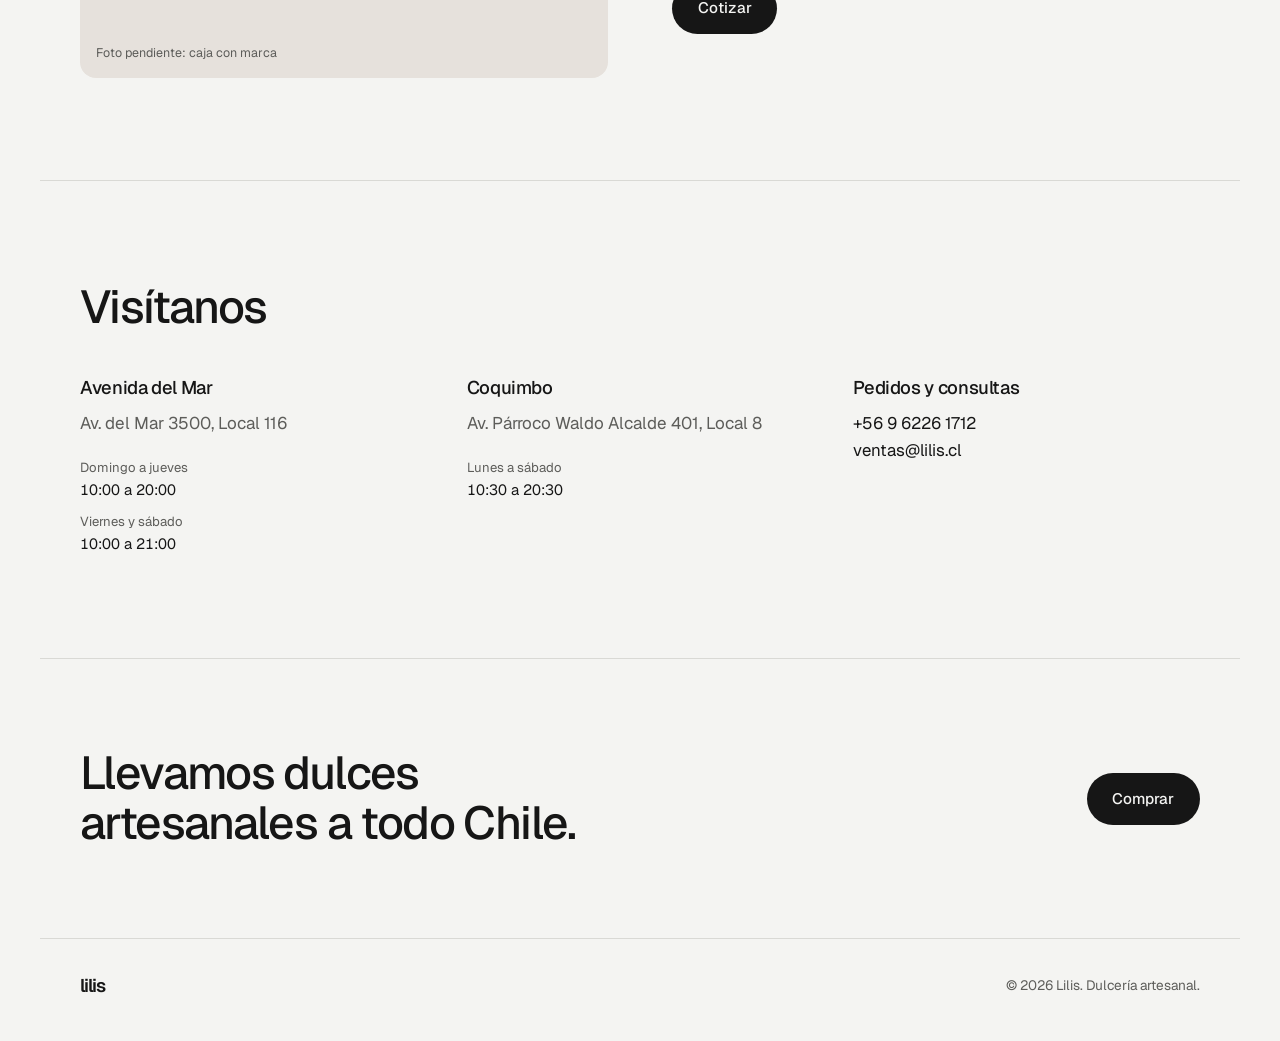
==== commit 6427e6a6: "Landing: categorías del menú, textos para turistas y sección de tiendas Co-Authored-By: Claude Opus " ====
--- a/landing-page/index.html
+++ b/landing-page/index.html
@@ -15,8 +15,12 @@
   <header class="nav">
     <a href="#" class="wordmark">lilis</a>
     <nav class="nav-links" aria-label="Principal">
-      <a href="#productos">Productos</a>
+      <a href="#alfajores">Alfajores</a>
+      <a href="#dulces">Dulces</a>
+      <a href="#chocolates">Chocolates</a>
+      <a href="#cajas">Cajas de regalo</a>
       <a href="#empresas">Empresas</a>
+      <a href="#tiendas">Tiendas</a>
     </nav>
     <a href="https://www.lilis.cl/tienda/" class="btn btn-sm">Comprar</a>
   </header>
@@ -24,11 +28,11 @@
   <main>
     <section class="hero wrap">
       <div class="hero-copy">
-        <h1>Dulces chilenos,<br><span class="accent">hechos a mano.</span></h1>
-        <p class="hero-sub">Alfajores, chilenitos y cuchuflíes con ingredientes naturales y recetas de tradición.</p>
+        <h1>Un recuerdo dulce<br><span class="accent">de Coquimbo.</span></h1>
+        <p class="hero-sub">Alfajores, chocolates y dulces chilenos hechos a mano, para llevar de viaje o regalar.</p>
         <div class="hero-actions">
           <a href="https://www.lilis.cl/tienda/" class="btn">Comprar</a>
-          <a href="#productos" class="btn btn-ghost">Ver productos</a>
+          <a href="#tiendas" class="btn btn-ghost">Ver tiendas</a>
         </div>
       </div>
       <!-- TODO: foto hero, alfajores apilados sobre fondo neutro, 1200x1500 -->
@@ -39,39 +43,40 @@
 
     <section id="productos" class="products wrap">
       <h2>Lo que hacemos</h2>
-      <p class="section-sub">Seis clásicos de la dulcería chilena, 100% artesanales.</p>
+      <p class="section-sub">Dulcería chilena 100% artesanal, con ingredientes naturales seleccionados.</p>
 
       <ul class="bento">
-        <li class="cell cell-feature">
+        <li class="cell cell-feature" id="alfajores">
           <!-- TODO: foto alfajores, 1200x1200 -->
           <div class="ph t1" role="img" aria-label="Foto de alfajores (pendiente)"><span class="ph-note">Foto pendiente</span></div>
           <h3>Alfajores</h3>
           <p>Con manjar, bañados en chocolate o en cajas temáticas.</p>
         </li>
-        <li class="cell">
-          <div class="ph t2" role="img" aria-label="Foto de chilenitos (pendiente)"></div>
-          <h3>Chilenitos</h3>
-          <p>Hojarasca, manjar y merengue.</p>
+        <li class="cell" id="dulces">
+          <div class="ph t2" role="img" aria-label="Foto de dulces (pendiente)"></div>
+          <h3>Dulces</h3>
+          <p>Malvas de coco y chocolate, guagüitas y gomitas de fruta.</p>
         </li>
         <li class="cell">
           <div class="ph t3" role="img" aria-label="Foto de cuchuflíes (pendiente)"></div>
           <h3>Cuchuflíes</h3>
           <p>Tradicionales o con chocolate amargo o blanco.</p>
         </li>
-        <li class="cell">
-          <div class="ph t4" role="img" aria-label="Foto de cachitos (pendiente)"></div>
-          <h3>Cachitos</h3>
-          <p>Crujientes y rellenos.</p>
+        <li class="cell" id="chocolates">
+          <div class="ph t4" role="img" aria-label="Foto de chocolates (pendiente)"></div>
+          <h3>Chocolates</h3>
+          <p>Higos y papayitas bañados, y opciones veganas sin azúcar.</p>
         </li>
         <li class="cell">
-          <div class="ph t3" role="img" aria-label="Foto de trufas (pendiente)"></div>
-          <h3>Trufas</h3>
-          <p>Pequeñas e intensas.</p>
-        </li>
-        <li class="cell cell-wide">
-          <div class="ph t2" role="img" aria-label="Foto de galletas (pendiente)"></div>
+          <div class="ph t3" role="img" aria-label="Foto de galletas (pendiente)"></div>
           <h3>Galletas</h3>
           <p>De avena y nuez, especiales y de temporada.</p>
+        </li>
+        <li class="cell cell-wide" id="cajas">
+          <!-- TODO: foto cajas de regalo surtidas, 1600x400 -->
+          <div class="ph t1" role="img" aria-label="Foto de cajas de regalo (pendiente)"><span class="ph-note">Foto pendiente: cajas de regalo</span></div>
+          <h3>Cajas de regalo</h3>
+          <p>Surtidos listos para regalar o llevar en la maleta.</p>
         </li>
       </ul>
     </section>
@@ -94,6 +99,32 @@
       </div>
     </section>
 
+    <section id="tiendas" class="stores wrap">
+      <h2>Visítanos</h2>
+      <div class="store-list">
+        <article class="store">
+          <h3>Avenida del Mar</h3>
+          <p class="store-addr">Av. del Mar 3500, Local 116</p>
+          <dl class="hours">
+            <div><dt>Domingo a jueves</dt><dd>10:00 a 20:00</dd></div>
+            <div><dt>Viernes y sábado</dt><dd>10:00 a 21:00</dd></div>
+          </dl>
+        </article>
+        <article class="store">
+          <h3>Coquimbo</h3>
+          <p class="store-addr">Av. Párroco Waldo Alcalde 401, Local 8</p>
+          <dl class="hours">
+            <div><dt>Lunes a sábado</dt><dd>10:30 a 20:30</dd></div>
+          </dl>
+        </article>
+        <div class="store-contact">
+          <h3>Pedidos y consultas</h3>
+          <p><a href="tel:+56962261712">+56 9 6226 1712</a></p>
+          <p><a href="mailto:ventas@lilis.cl">ventas@lilis.cl</a></p>
+        </div>
+      </div>
+    </section>
+
     <section class="closing wrap">
       <h2>Llevamos dulces artesanales a todo Chile.</h2>
       <a href="https://www.lilis.cl/tienda/" class="btn">Comprar</a>
--- a/landing-page/styles.css
+++ b/landing-page/styles.css
@@ -62,7 +62,7 @@
 a { color: inherit; text-decoration: none; }
 ul { list-style: none; }
 h1, h2, h3 { font-weight: 500; letter-spacing: -0.035em; text-wrap: balance; }
-h1 { font-size: clamp(2.6rem, 5.6vw, 4.6rem); line-height: 1.02; }
+h1 { font-size: clamp(2.4rem, 4.8vw, 3.9rem); line-height: 1.04; }
 h2 { font-size: clamp(1.9rem, 3.6vw, 2.9rem); line-height: 1.08; }
 h3 { font-size: 1.15rem; letter-spacing: -0.02em; }
 .accent { color: var(--accent); }
@@ -168,6 +168,21 @@
 .eyebrow { font-size: 0.78rem; letter-spacing: 0.14em; text-transform: uppercase; color: var(--accent); margin-bottom: 1rem; }
 .corp-copy > p:not(.eyebrow) { color: var(--muted); margin: 1.1rem 0 2rem; max-width: 42ch; }
 
+/* Tiendas: tres columnas de datos, sin tarjetas */
+.stores { padding-block: clamp(4rem, 8vw, 7rem); border-top: 1px solid var(--line); }
+.store-list {
+  display: grid; grid-template-columns: repeat(3, 1fr); gap: 2.5rem;
+  margin-top: 2.5rem;
+}
+.store h3, .store-contact h3 { margin-bottom: 0.5rem; }
+.store-addr { color: var(--muted); }
+.hours { display: grid; gap: 0.6rem; margin-top: 1.2rem; font-size: 0.93rem; }
+.hours dt { color: var(--muted); font-size: 0.82rem; }
+.hours dd { font-variant-numeric: tabular-nums; }
+.store-contact p { font-size: 1.05rem; user-select: all; }
+.store-contact a:hover { color: var(--accent); }
+[id] { scroll-margin-top: 84px; }
+
 /* Cierre */
 .closing {
   display: flex; justify-content: space-between; align-items: center; gap: 2rem; flex-wrap: wrap;
@@ -191,13 +206,15 @@
   .cell-feature { grid-row: auto; }
   .cell-feature .ph { aspect-ratio: 16 / 10; min-height: 0; flex: none; }
   .cell-wide .ph { aspect-ratio: 2 / 1; }
+  .store-list { grid-template-columns: 1fr 1fr; }
+  .store-contact { grid-column: 1 / -1; }
 }
 
 /* Móvil: todo a una columna */
 @media (max-width: 767px) {
   .nav { grid-template-columns: 1fr auto; }
   .nav-links { display: none; }
-  .hero, .corporate { grid-template-columns: 1fr; }
+  .hero, .corporate, .store-list { grid-template-columns: 1fr; }
   .ph-hero { aspect-ratio: 4 / 3; }
   .corp-copy { order: -1; }
 }
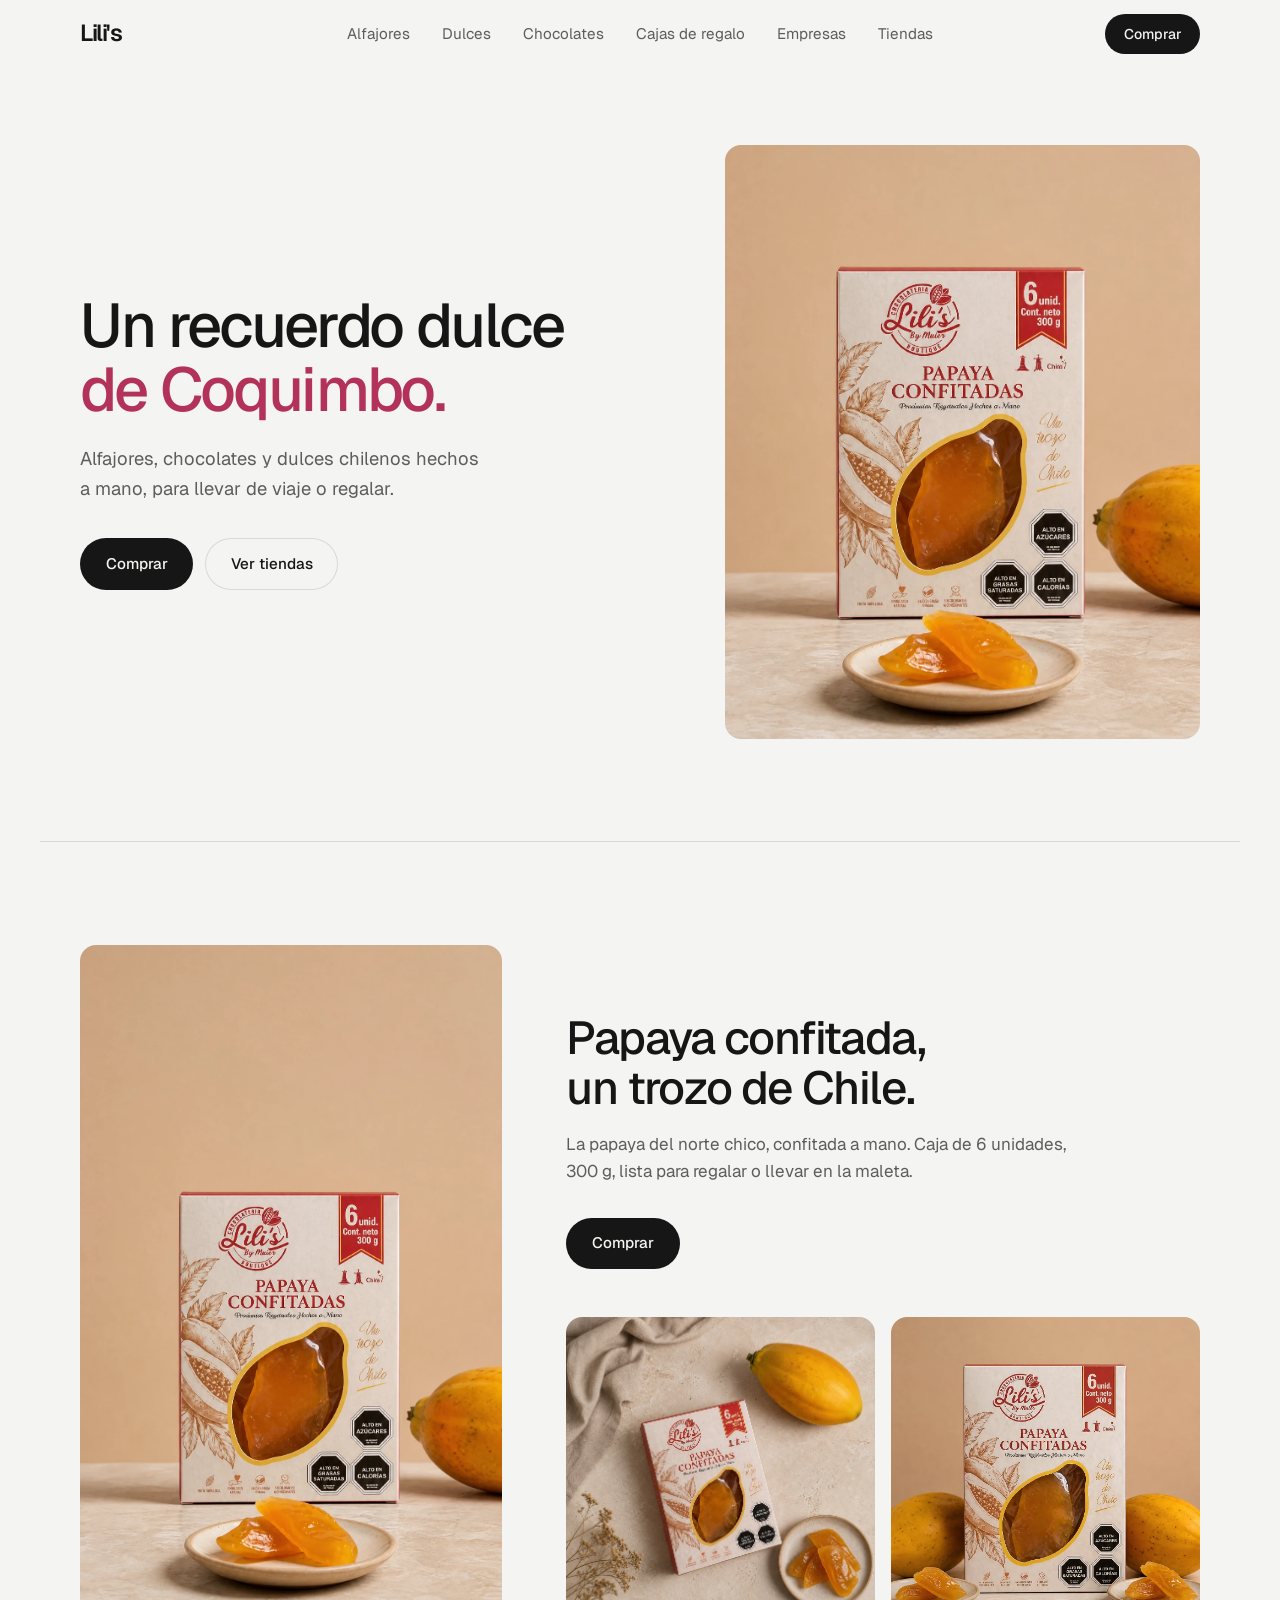
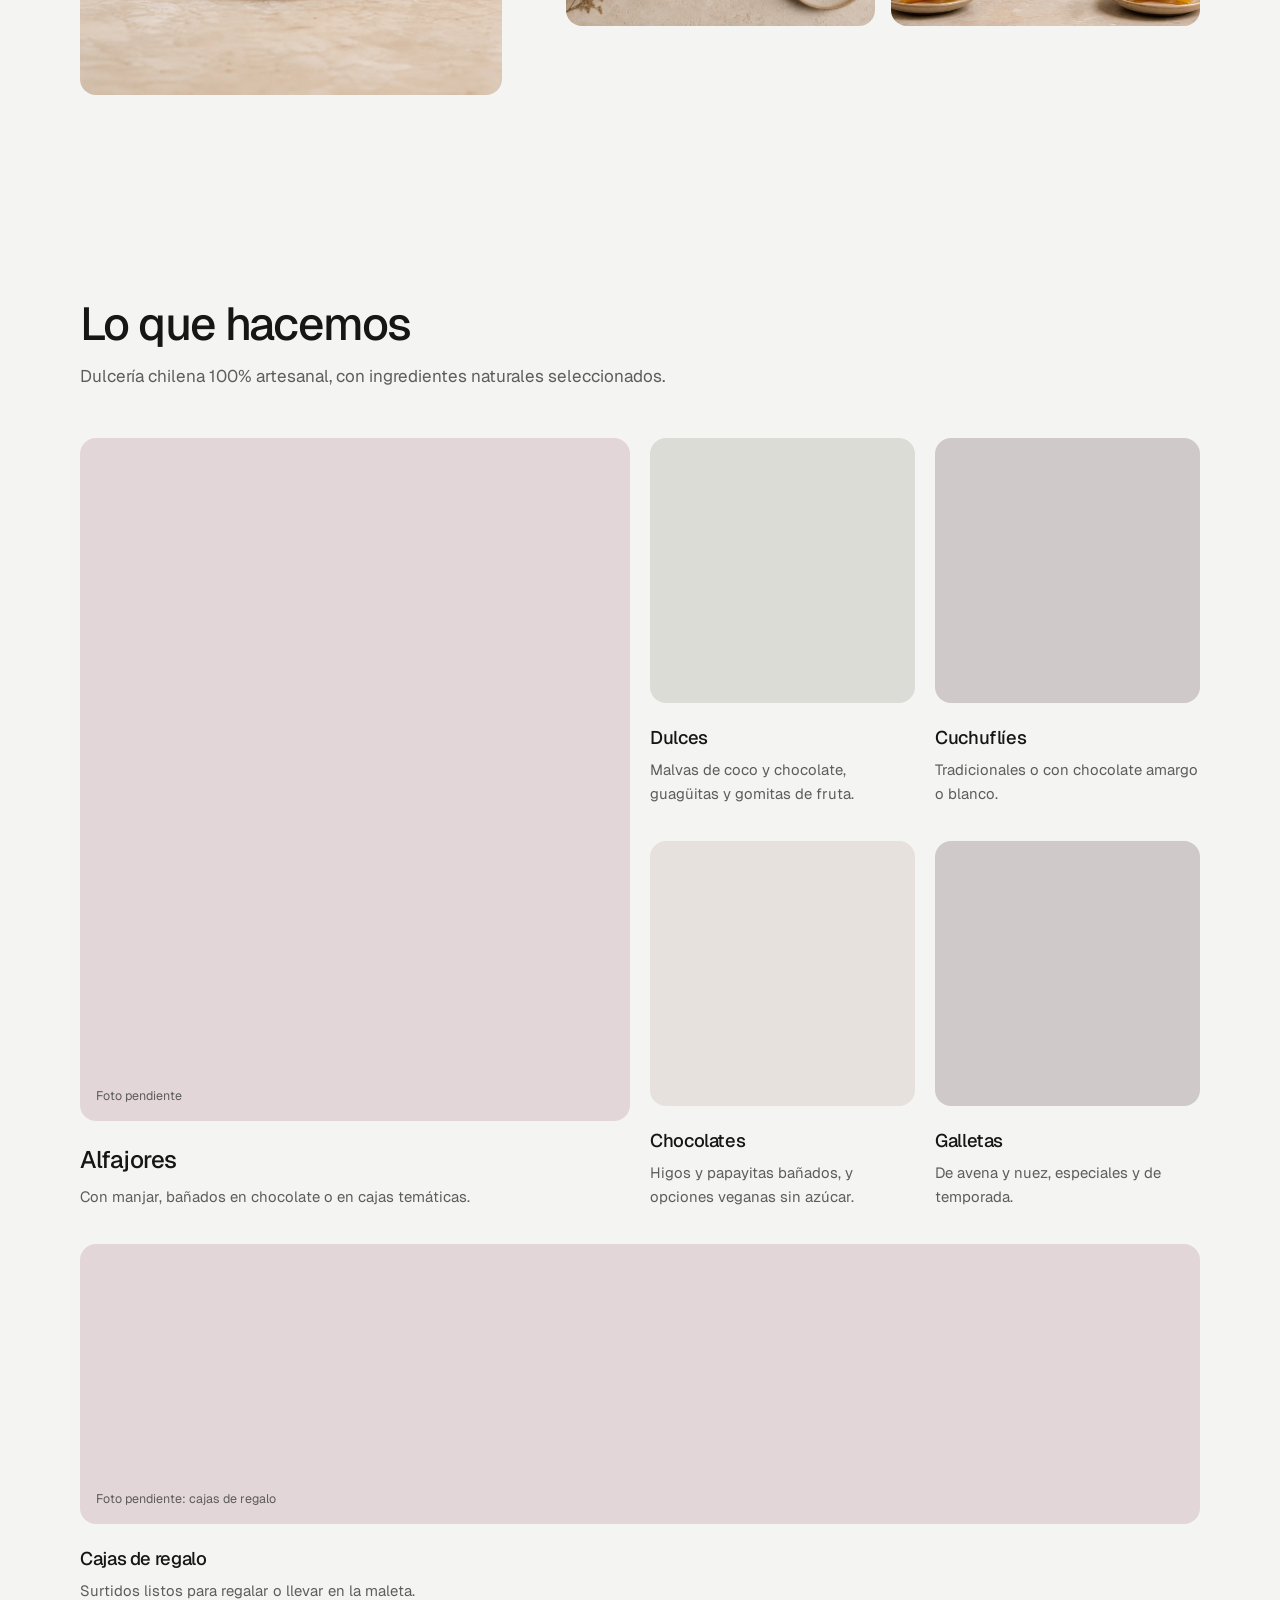
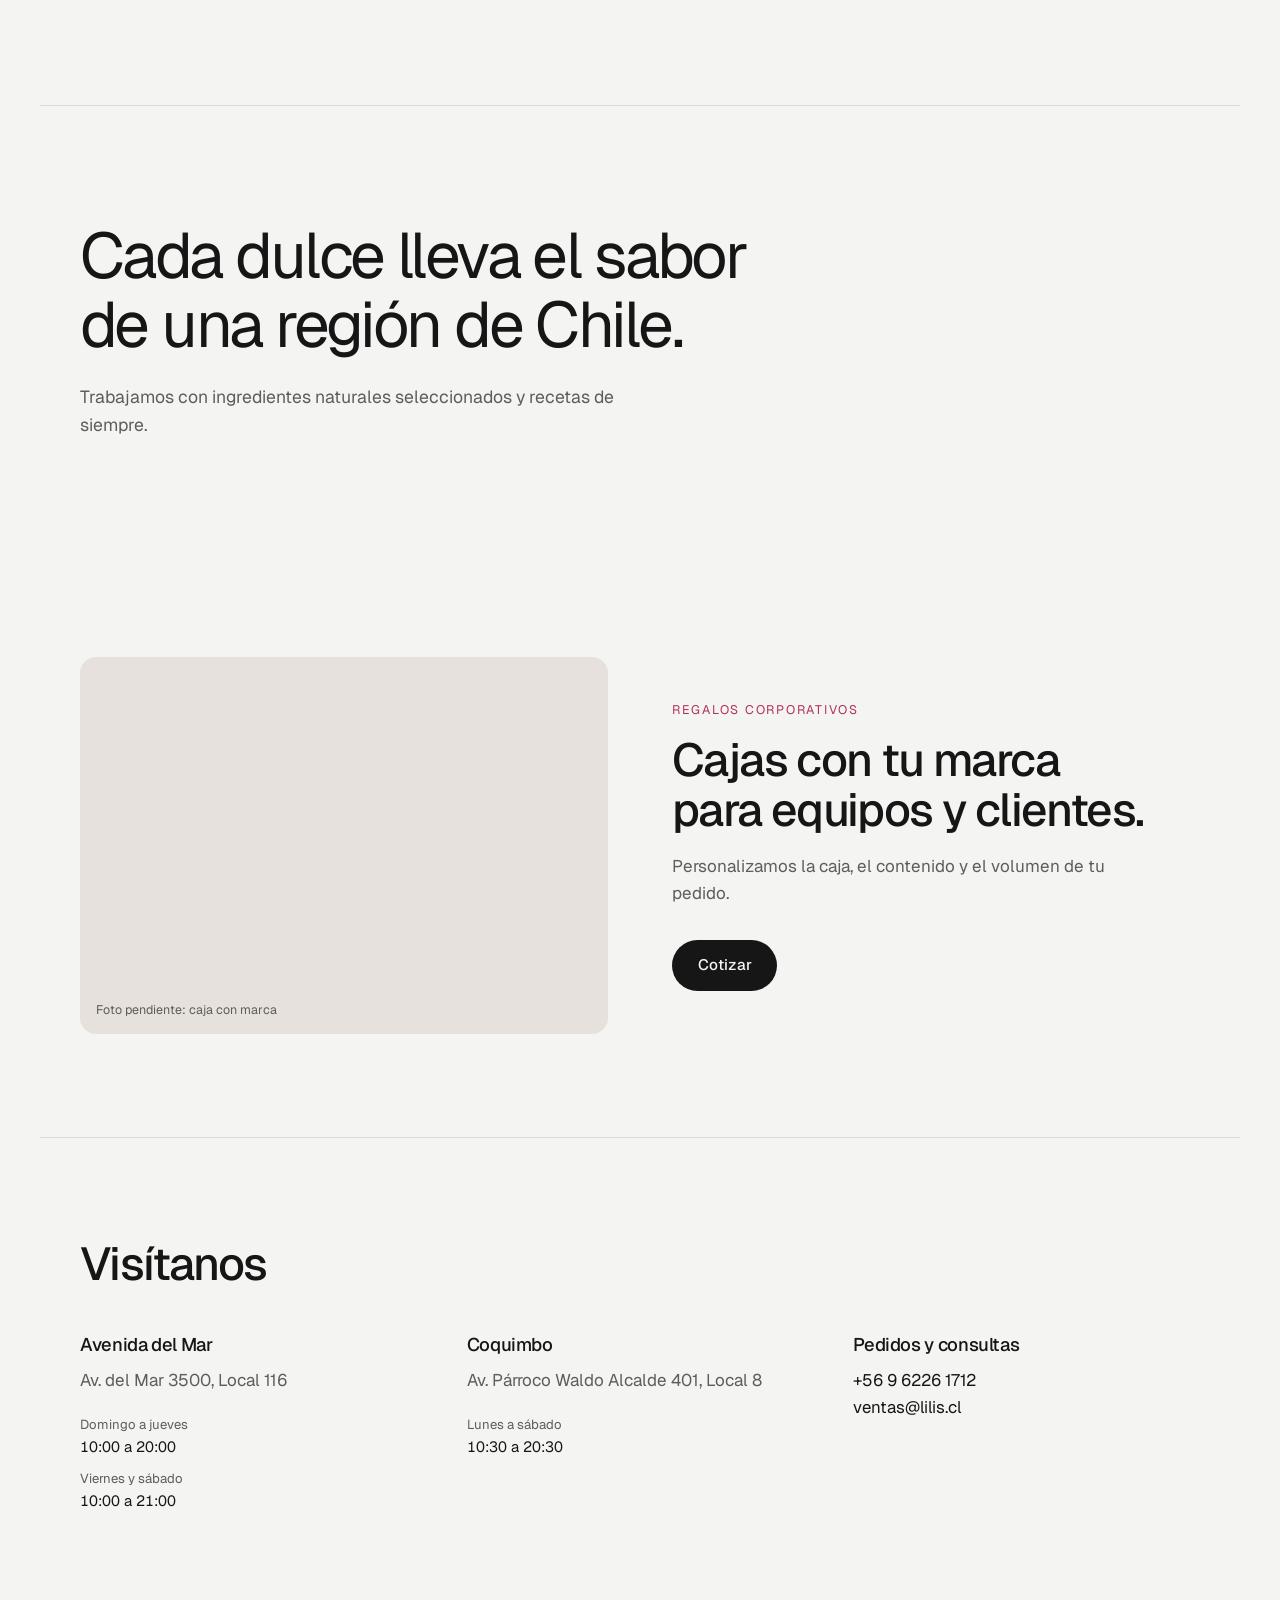
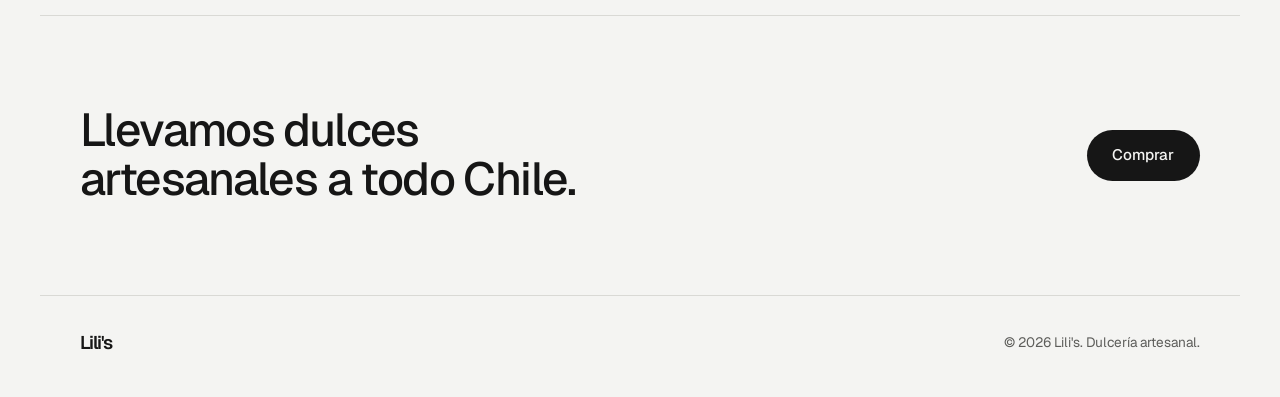
==== commit 7fac6a30: "Landing: fotos y video reales de Papaya Confitadas, marca Lili's Co-Authored-By: Claude Opus 5.5 <no" ====
--- a/landing-page/index.html
+++ b/landing-page/index.html
@@ -3,8 +3,8 @@
 <head>
   <meta charset="utf-8">
   <meta name="viewport" content="width=device-width, initial-scale=1, viewport-fit=cover">
-  <title>Lilis Dulcería Artesanal</title>
-  <meta name="description" content="Alfajores, chilenitos, cuchuflíes, trufas y galletas 100% artesanales, hechos con ingredientes naturales y recetas de tradición chilena.">
+  <title>Lili's Dulcería Artesanal</title>
+  <meta name="description" content="Alfajores, papayas confitadas, chocolates y dulces artesanales de Coquimbo. Hechos a mano para llevar de viaje o regalar.">
   <link rel="preconnect" href="https://fonts.googleapis.com">
   <link rel="preconnect" href="https://fonts.gstatic.com" crossorigin>
   <link href="https://fonts.googleapis.com/css2?family=Geist:wght@300;400;500;600&display=swap" rel="stylesheet">
@@ -13,7 +13,7 @@
 <body>
 
   <header class="nav">
-    <a href="#" class="wordmark">lilis</a>
+    <a href="#" class="wordmark">Lili's</a>
     <nav class="nav-links" aria-label="Principal">
       <a href="#alfajores">Alfajores</a>
       <a href="#dulces">Dulces</a>
@@ -35,9 +35,24 @@
           <a href="#tiendas" class="btn btn-ghost">Ver tiendas</a>
         </div>
       </div>
-      <!-- TODO: foto hero, alfajores apilados sobre fondo neutro, 1200x1500 -->
-      <div class="ph ph-hero" role="img" aria-label="Foto de alfajores (pendiente)">
-        <span class="ph-note">Foto pendiente: alfajores</span>
+      <img class="hero-img" src="media/papaya-frontal.webp" width="1125" height="2000"
+           alt="Caja de Papaya Confitadas de Lili's junto a papayas confitadas en un plato y una papaya fresca" fetchpriority="high">
+    </section>
+
+    <section id="papaya" class="feature wrap">
+      <video class="feature-video" src="media/papaya-video.mp4" poster="media/papaya-frontal.webp"
+             autoplay muted loop playsinline preload="metadata"
+             aria-label="Video de la caja de Papaya Confitadas de Lili's"></video>
+      <div class="feature-body">
+        <h2>Papaya confitada, un trozo de Chile.</h2>
+        <p>La papaya del norte chico, confitada a mano. Caja de 6 unidades, 300 g, lista para regalar o llevar en la maleta.</p>
+        <a href="https://www.lilis.cl/tienda/" class="btn">Comprar</a>
+        <div class="feature-shots">
+          <img src="media/papaya-cenital.webp" width="1254" height="1254" loading="lazy"
+               alt="Caja de Papaya Confitadas vista desde arriba con papaya fresca y papayas confitadas">
+          <img src="media/papaya-frontal-duo.webp" width="1125" height="2000" loading="lazy"
+               alt="Caja de Papaya Confitadas entre dos papayas frescas y platos con papaya confitada">
+        </div>
       </div>
     </section>
 
@@ -132,12 +147,19 @@
   </main>
 
   <footer class="footer wrap">
-    <span class="wordmark">lilis</span>
-    <span>© <span id="year">2026</span> Lilis. Dulcería artesanal.</span>
+    <span class="wordmark">Lili's</span>
+    <span>© <span id="year">2026</span> Lili's. Dulcería artesanal.</span>
   </footer>
 
   <script>
     document.getElementById('year').textContent = new Date().getFullYear();
+    // Sin reproducción automática para quien prefiere menos movimiento
+    const video = document.querySelector('.feature-video');
+    if (window.matchMedia('(prefers-reduced-motion: reduce)').matches) {
+      video.removeAttribute('autoplay');
+      video.pause();
+      video.controls = true;
+    }
   </script>
 </body>
 </html>
--- a/landing-page/styles.css
+++ b/landing-page/styles.css
@@ -132,6 +132,35 @@
 .hero-actions { display: flex; flex-wrap: wrap; gap: 0.75rem; margin-top: 2.2rem; }
 .ph-hero { aspect-ratio: 4 / 5; background: var(--ph-1); }
 
+/* Portada con foto real */
+.hero-img {
+  width: 100%; max-width: 100%; height: auto; aspect-ratio: 4 / 5;
+  object-fit: cover; object-position: 50% 62%;
+  border-radius: var(--radius); display: block;
+}
+
+/* Producto destacado: video vertical + texto + dos fotos */
+.feature {
+  display: grid; grid-template-columns: minmax(0, 0.8fr) minmax(0, 1.2fr);
+  gap: clamp(2rem, 5vw, 5rem); align-items: center;
+  padding-block: clamp(4rem, 8vw, 7rem);
+  border-top: 1px solid var(--line);
+}
+.feature-video {
+  width: 100%; max-width: 100%; height: auto; aspect-ratio: 9 / 16;
+  object-fit: cover; border-radius: var(--radius);
+  background: var(--surface); display: block;
+}
+.feature-body > p { color: var(--muted); margin: 1.1rem 0 2rem; max-width: 46ch; }
+.feature-shots {
+  display: grid; grid-template-columns: 1fr 1fr; gap: 1rem; margin-top: 3rem;
+}
+.feature-shots img {
+  width: 100%; max-width: 100%; height: auto; aspect-ratio: 1 / 1; object-fit: cover;
+  border-radius: var(--radius); display: block;
+}
+.feature-shots img:last-child { object-position: 50% 68%; }
+
 /* Productos: bento 4x3 con celdas exactas */
 .products { padding-block: clamp(4rem, 8vw, 7rem); }
 .section-sub { color: var(--muted); margin-top: 0.8rem; max-width: 60ch; }
@@ -214,7 +243,8 @@
 @media (max-width: 767px) {
   .nav { grid-template-columns: 1fr auto; }
   .nav-links { display: none; }
-  .hero, .corporate, .store-list { grid-template-columns: 1fr; }
+  .hero, .corporate, .store-list, .feature { grid-template-columns: 1fr; }
+  .feature-video { max-height: 80vh; width: auto; margin-inline: auto; }
   .ph-hero { aspect-ratio: 4 / 3; }
   .corp-copy { order: -1; }
 }
